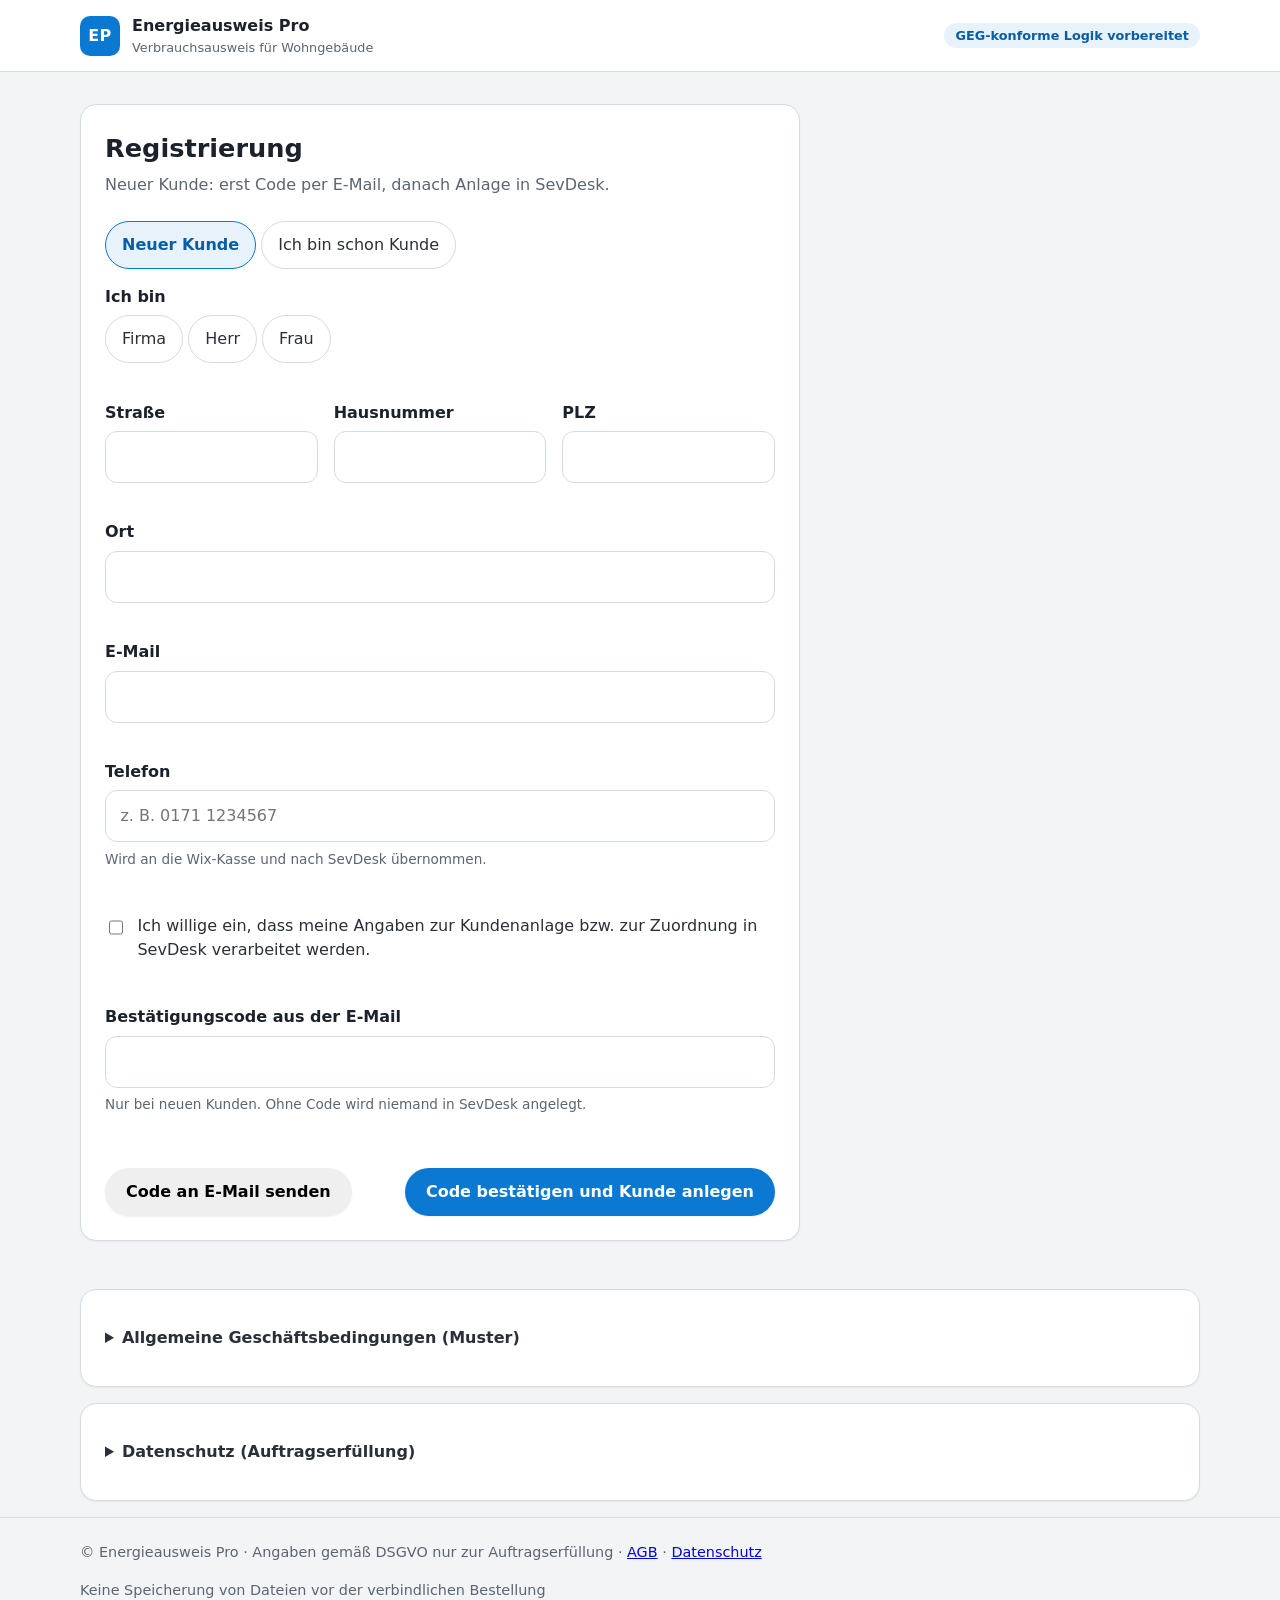
==== docs/index.html @ 128b026a "Hide the email code field for existing customers; CSS was keeping it visible. Co-authored-by: Cursor" ====
<!DOCTYPE html>
<html lang="de">
  <head>
    <meta charset="UTF-8" />
    <meta name="viewport" content="width=device-width, initial-scale=1" />
    <meta
      name="description"
      content="Verbrauchsausweis für Wohngebäude online erstellen und bestellen."
    />
    <title>Verbrauchsausweis bestellen | Energieausweis Pro</title>
    <link rel="stylesheet" href="style.css" />
  </head>
  <body class="is-register-only">
    <a class="skip-link" href="#main">Zum Inhalt springen</a>
    <header class="site-header">
      <div class="site-header__inner">
        <a class="brand" href="#main">
          <span class="brand__mark" aria-hidden="true">EP</span>
          <span>
            <span class="brand__name">Energieausweis Pro</span>
            <span class="brand__tag">Verbrauchsausweis für Wohngebäude</span>
          </span>
        </a>
        <span class="badge">GEG-konforme Logik vorbereitet</span>
      </div>
    </header>

    <main id="main">
      <section class="card register-gate" id="register-gate">
        <div class="panel__head">
          <div>
            <h1 tabindex="-1">Registrierung</h1>
            <p id="register-lead">
              Zuerst E-Mail-Code, danach legen wir Sie als Kunden in SevDesk an.
            </p>
          </div>
        </div>
        <div class="choice-group" role="radiogroup" aria-label="Anmeldeart" style="margin-bottom: 1rem">
          <label class="choice">
            <input type="radio" name="authMode" id="auth-mode-register" value="register" checked />
            <span>Neuer Kunde</span>
          </label>
          <label class="choice">
            <input type="radio" name="authMode" id="auth-mode-login" value="login" />
            <span>Ich bin schon Kunde</span>
          </label>
        </div>
        <p id="register-alert" class="notice notice--error" hidden role="alert"></p>
        <form id="form-register" novalidate>
          <div id="register-new-fields">
          <div class="field">
            <span class="field__label" id="party-label">Ich bin</span>
            <div class="choice-group" role="radiogroup" aria-labelledby="party-label">
              <label class="choice">
                <input type="radio" name="customerType" value="firma" />
                <span>Firma</span>
              </label>
              <label class="choice">
                <input type="radio" name="customerType" value="herr" />
                <span>Herr</span>
              </label>
              <label class="choice">
                <input type="radio" name="customerType" value="frau" />
                <span>Frau</span>
              </label>
            </div>
            <span class="field__error" data-error-for="customerType"></span>
          </div>
          <div id="company-name-fields" hidden>
            <div class="field" style="margin-top: 1rem">
              <label class="field__label" for="reg-companyName">Firmenname</label>
              <input class="input" id="reg-companyName" name="companyName" autocomplete="organization" />
              <span class="field__error" data-error-for="companyName"></span>
            </div>
            <div id="contact-person-fields" style="margin-top: 1rem">
              <p class="field__label">Ansprechpartner</p>
              <div class="grid-2">
                <div class="field">
                  <label class="field__label" for="reg-contactFirst">Vorname</label>
                  <input class="input" id="reg-contactFirst" name="contactFirstName" autocomplete="given-name" />
                  <span class="field__error" data-error-for="contactFirstName"></span>
                </div>
                <div class="field">
                  <label class="field__label" for="reg-contactLast">Nachname</label>
                  <input class="input" id="reg-contactLast" name="contactLastName" autocomplete="family-name" />
                  <span class="field__error" data-error-for="contactLastName"></span>
                </div>
              </div>
            </div>
          </div>
          <div id="person-name-fields" class="grid-2" style="margin-top: 1rem" hidden>
            <div class="field">
              <label class="field__label" for="reg-firstName">Vorname</label>
              <input class="input" id="reg-firstName" name="firstName" autocomplete="given-name" />
              <span class="field__error" data-error-for="firstName"></span>
            </div>
            <div class="field">
              <label class="field__label" for="reg-lastName">Nachname</label>
              <input class="input" id="reg-lastName" name="lastName" autocomplete="family-name" />
              <span class="field__error" data-error-for="lastName"></span>
            </div>
          </div>
          <div class="grid-3" style="margin-top: 1rem">
            <div class="field">
              <label class="field__label" for="reg-strasse">Straße</label>
              <input class="input" id="reg-strasse" name="strasse" required autocomplete="address-line1" />
              <span class="field__error" data-error-for="strasse"></span>
            </div>
            <div class="field">
              <label class="field__label" for="reg-hausnummer">Hausnummer</label>
              <input class="input" id="reg-hausnummer" name="hausnummer" required autocomplete="address-line2" />
              <span class="field__error" data-error-for="hausnummer"></span>
            </div>
            <div class="field">
              <label class="field__label" for="reg-plz">PLZ</label>
              <input class="input" id="reg-plz" name="plz" inputmode="numeric" maxlength="5" required autocomplete="postal-code" />
              <span class="field__error" data-error-for="plz"></span>
            </div>
          </div>
          <div class="field" style="margin-top: 1rem">
            <label class="field__label" for="reg-ort">Ort</label>
            <input class="input" id="reg-ort" name="ort" required autocomplete="address-level2" />
            <span class="field__error" data-error-for="ort"></span>
          </div>
          </div>
          <div class="field" style="margin-top: 1rem">
            <label class="field__label" for="reg-email">E-Mail</label>
            <input class="input" id="reg-email" name="email" type="email" required autocomplete="email" />
            <span class="field__error" data-error-for="email"></span>
          </div>
          <div class="field" style="margin-top: 1rem">
            <label class="field__label" for="reg-phone">Telefon</label>
            <input class="input" id="reg-phone" name="phone" type="tel" required autocomplete="tel" placeholder="z. B. 0171 1234567" />
            <span class="field__hint">Wird an die Wix-Kasse und nach SevDesk übernommen.</span>
            <span class="field__error" data-error-for="phone"></span>
          </div>
          <div class="legal">
            <label class="checkbox">
              <input type="checkbox" id="accept-register-privacy" name="acceptRegisterPrivacy" />
              <span>
              Ich willige ein, dass meine Angaben zur Kundenanlage bzw. zur Zuordnung
              in SevDesk verarbeitet werden.
            </span>
            </label>
            <span class="field__error" data-error-for="acceptRegisterPrivacy"></span>
          </div>
          <div id="code-block">
            <div id="code-fields" class="field" style="margin-top: 1rem">
              <label class="field__label" for="reg-code">Bestätigungscode aus der E-Mail</label>
              <input class="input" id="reg-code" name="code" inputmode="numeric" maxlength="6" autocomplete="one-time-code" />
              <span class="field__hint">Nur bei neuen Kunden. Ohne Code wird niemand in SevDesk angelegt.</span>
              <span class="field__error" data-error-for="code"></span>
            </div>
          </div>
        </form>
        <div class="btn-row">
          <button class="btn" type="button" id="btn-send-code">Code an E-Mail senden</button>
          <button class="btn btn--primary" type="button" id="btn-register">
            Code bestätigen
          </button>
        </div>
      </section>

      <div id="wizard-app" class="site-main" hidden>
      <nav class="stepper card" aria-label="Bestellschritte">
        <ol class="stepper__list" id="stepper-list"></ol>
      </nav>

      <div>
        <section class="panel card" id="step-1" data-step="1">
          <div class="panel__head">
            <div>
              <h1 tabindex="-1">Gebäudedaten</h1>
              <p>Adresse und wesentliche Eigenschaften des Wohngebäudes.</p>
            </div>
          </div>
          <form id="form-building" novalidate>
            <div class="grid-3">
              <div class="field">
                <label class="field__label" for="plz">Postleitzahl</label>
                <input class="input" id="plz" name="plz" inputmode="numeric" maxlength="5" required />
                <span class="field__error" data-error-for="plz"></span>
              </div>
              <div class="field">
                <label class="field__label" for="ort">Ort</label>
                <input class="input" id="ort" name="ort" required />
                <span class="field__error" data-error-for="ort"></span>
              </div>
              <div class="field">
                <label class="field__label" for="strasse">Straße</label>
                <input class="input" id="strasse" name="strasse" required />
                <span class="field__error" data-error-for="strasse"></span>
              </div>
            </div>
            <div class="grid-3" style="margin-top: 1rem">
              <div class="field">
                <label class="field__label" for="hausnummer">Hausnummer</label>
                <input class="input" id="hausnummer" name="hausnummer" required />
                <span class="field__error" data-error-for="hausnummer"></span>
              </div>
              <div class="field">
                <label class="field__label" for="wohnflaeche">Wohnfläche (m²)</label>
                <input
                  class="input"
                  id="wohnflaeche"
                  name="wohnflaeche"
                  type="number"
                  min="20"
                  max="20000"
                  step="0.1"
                  required
                />
                <span class="field__error" data-error-for="wohnflaeche"></span>
              </div>
              <div class="field">
                <label class="field__label" for="gebaeudetyp">Gebäudetyp</label>
                <select class="select" id="gebaeudetyp" name="gebaeudetyp" required>
                  <option value="">Bitte wählen</option>
                  <option value="Einfamilienhaus">Einfamilienhaus</option>
                  <option value="Zweifamilienhaus">Zweifamilienhaus</option>
                  <option value="Mehrfamilienhaus">Mehrfamilienhaus</option>
                  <option value="einseitig angebautes Gebäude">einseitig angebautes Gebäude</option>
                  <option value="beidseitig angebautes Gebäude">beidseitig angebautes Gebäude</option>
                  <option value="Wohnteil gemischt genutztes Gebäude">Wohnteil gemischt genutztes Gebäude</option>
                  <option value="sonstiges Wohngebäude">sonstiges Wohngebäude</option>
                </select>
                <span class="field__error" data-error-for="gebaeudetyp"></span>
              </div>
              <div class="field">
                <label class="field__label" for="nutzflaeche">Nutzfläche (m²)</label>
                <input
                  class="input"
                  id="nutzflaeche"
                  name="nutzflaeche"
                  type="number"
                  step="0.1"
                  readonly
                  disabled
                  tabindex="-1"
                />
              </div>
            </div>
            <div class="grid-2" style="margin-top: 1rem">
              <div class="field">
                <label class="field__label" for="anzahlWohnungen">Anzahl Wohnungen</label>
                <input class="input" id="anzahlWohnungen" name="anzahlWohnungen" type="number" min="1" max="500" value="1" required />
                <span class="field__error" data-error-for="anzahlWohnungen"></span>
              </div>
              <div class="field">
                <label class="field__label" for="gebaeudeteil">Gebäudeteil</label>
                <select class="select" id="gebaeudeteil" name="gebaeudeteil">
                  <option value="Ganzes Gebäude">Ganzes Gebäude</option>
                  <option value="Gebäudeteil">Gebäudeteil</option>
                </select>
              </div>
            </div>
            <div class="grid-2" style="margin-top: 1rem">
              <div class="field">
                <label class="field__label" for="anlass">Anlass der Ausstellung</label>
                <select class="select" id="anlass" name="anlass" required>
                  <option value="Vermietung / Verkauf">Vermietung / Verkauf</option>
                  <option value="Modernisierung">Modernisierung</option>
                  <option value="Aushang">Aushang</option>
                  <option value="Sonstiges">Sonstiges</option>
                </select>
                <span class="field__error" data-error-for="anlass"></span>
              </div>
              <div class="field">
                <span class="field__label" id="lueftung-label">Lüftung (zutreffendes ankreuzen)</span>
                <div class="choice-group choice-group--stack" role="group" aria-labelledby="lueftung-label">
                  <label class="choice">
                    <input type="checkbox" name="lueftung" value="Fensterlüftung" checked />
                    <span>Fensterlüftung</span>
                  </label>
                  <label class="choice">
                    <input type="checkbox" name="lueftung" value="Schachtlüftung" />
                    <span>Schachtlüftung</span>
                  </label>
                  <label class="choice">
                    <input type="checkbox" name="lueftung" value="Lüftungsanlage mit Wärmerückgewinnung" />
                    <span>Lüftungsanlage mit Wärmerückgewinnung</span>
                  </label>
                  <label class="choice">
                    <input type="checkbox" name="lueftung" value="Lüftungsanlage ohne Wärmerückgewinnung" />
                    <span>Lüftungsanlage ohne Wärmerückgewinnung</span>
                  </label>
                </div>
              </div>
            </div>
            <div class="grid-2" style="margin-top: 1rem">
              <div class="field">
                <span class="field__label" id="ee-use-label">Erneuerbare Energien (Verwendung)</span>
                <div class="choice-group choice-group--stack" role="group" aria-labelledby="ee-use-label">
                  <label class="choice">
                    <input type="checkbox" name="eeVerwendung" value="heizung" />
                    <span>Heizung</span>
                  </label>
                  <label class="choice">
                    <input type="checkbox" name="eeVerwendung" value="ww" />
                    <span>Warmwasser</span>
                  </label>
                  <label class="choice">
                    <input type="checkbox" name="eeVerwendung" value="strom" />
                    <span>Strom</span>
                  </label>
                </div>
                <p class="field__hint">Auch Kombinationen möglich, z. B. Heizung und Warmwasser.</p>
              </div>
              <div class="field">
                <label class="field__label" for="erneuerbareEnergienA">Erneuerbare Energien (Art)</label>
                <select class="select" id="erneuerbareEnergienA" name="erneuerbareEnergienA" disabled>
                  <option value="">keine</option>
                  <option value="solar">Solar</option>
                  <option value="umweltwaerme">Umweltwärme</option>
                  <option value="holz">Holz</option>
                </select>
              </div>
            </div>
            <div class="grid-2" style="margin-top: 1rem">
              <div class="field">
                <label class="field__label" for="baujahr">Baujahr Gebäude</label>
                <input
                  class="input"
                  id="baujahr"
                  name="baujahr"
                  type="number"
                  min="1800"
                  max="2026"
                  required
                />
                <span class="field__error" data-error-for="baujahr"></span>
              </div>
              <div class="field">
                <label class="field__label" for="baujahrHeizung">Baujahr Wärmeerzeuger</label>
                <input
                  class="input"
                  id="baujahrHeizung"
                  name="baujahrHeizung"
                  type="number"
                  min="1800"
                  max="2026"
                  required
                />
                <span class="field__error" data-error-for="baujahrHeizung"></span>
              </div>
            </div>
            <div class="field" style="margin-top: 1rem">
              <span class="field__label" id="keller-label">Beheizter Keller</span>
              <div class="choice-group" role="radiogroup" aria-labelledby="keller-label">
                <label class="choice">
                  <input type="radio" name="beheizterKeller" value="ja" required />
                  <span>Ja</span>
                </label>
                <label class="choice">
                  <input type="radio" name="beheizterKeller" value="nein" />
                  <span>Nein</span>
                </label>
              </div>
              <span class="field__error" data-error-for="beheizterKeller"></span>
            </div>
            <div class="field" style="margin-top: 1rem">
              <span class="field__label" id="kuehl-label">Kühlung</span>
              <div class="choice-group" role="radiogroup" aria-labelledby="kuehl-label">
                <label class="choice">
                  <input type="radio" name="gekuehlt" value="nein" checked />
                  <span>Nein</span>
                </label>
                <label class="choice">
                  <input type="radio" name="gekuehlt" value="ja" />
                  <span>Ja</span>
                </label>
              </div>
              <span class="field__error" data-error-for="gekuehlt"></span>
            </div>
            <details class="fold" id="cooling-panel" hidden>
              <summary>Parameter Kühlung / Klimaanlage</summary>
              <div class="field" style="margin-top: 1rem">
                <span class="field__label" id="kuehlart-label">Art der Kühlung</span>
                <div class="choice-group choice-group--stack" role="group" aria-labelledby="kuehlart-label">
                  <label class="choice">
                    <input type="checkbox" name="kuehlungArt" value="Passive Kühlung" />
                    <span>Passive Kühlung</span>
                  </label>
                  <label class="choice">
                    <input type="checkbox" name="kuehlungArt" value="Kühlung aus Strom" />
                    <span>Kühlung aus Strom</span>
                  </label>
                  <label class="choice">
                    <input type="checkbox" name="kuehlungArt" value="Kühlung aus Wärme" />
                    <span>Kühlung aus Wärme</span>
                  </label>
                  <label class="choice">
                    <input type="checkbox" name="kuehlungArt" value="Gelieferte Kälte" />
                    <span>Gelieferte Kälte</span>
                  </label>
                </div>
              </div>
              <fieldset style="margin-top: 1rem; border: 0; padding: 0">
                <legend class="field__label">Inspektionspflicht nur bei Anlagen ab 12 kW</legend>
                <label class="checkbox">
                  <input type="checkbox" name="klimaanlage12kWohne" value="1" />
                  <span>größer als 12 kW ohne Gebäudeautomation (inspektionspflichtig)</span>
                </label>
                <label class="checkbox">
                  <input type="checkbox" name="klimaanlage12kWmit" value="1" />
                  <span>größer als 12 kW mit Gebäudeautomation (inspektionspflichtig)</span>
                </label>
                <label class="checkbox">
                  <input type="checkbox" name="klimaanlage70kW" value="1" />
                  <span>größer als 70 kW, nach DIN SPEC 15240 zu bewerten</span>
                </label>
              </fieldset>
              <div id="inspection-fields" hidden>
                <div class="grid-2" style="margin-top: 1rem">
                  <div class="field">
                    <label class="field__label" for="klimaanlageAnzahl">Anzahl inspektionspflichtiger Klimaanlagen</label>
                    <input class="input" id="klimaanlageAnzahl" name="klimaanlageAnzahl" type="number" min="1" max="99" value="1" />
                  </div>
                  <div class="field">
                    <label class="field__label" for="klimaanlageFaelligkeit">Nächstes Fälligkeitsdatum der Inspektion</label>
                    <input class="input" id="klimaanlageFaelligkeit" name="klimaanlageFaelligkeit" type="date" />
                  </div>
                </div>
                <div class="field" style="margin-top: 1rem">
                  <label class="field__label" for="baujahrKlimaanlage">Baujahr Klimaanlage</label>
                  <input class="input" id="baujahrKlimaanlage" name="baujahrKlimaanlage" type="number" min="1800" max="2026" />
                </div>
              </div>
            </details>
            <div class="field" style="margin-top: 1rem">
              <span class="field__label" id="ww-label">Warmwasser</span>
              <div class="choice-group" role="radiogroup" aria-labelledby="ww-label">
                <label class="choice">
                  <input type="radio" name="warmwasser" value="pauschal" required />
                  <span>pauschal 20 kWh/m² (GEG)</span>
                </label>
                <label class="choice">
                  <input type="radio" name="warmwasser" value="enthalten" />
                  <span>im Verbrauch enthalten</span>
                </label>
                <label class="choice">
                  <input type="radio" name="warmwasser" value="separat" />
                  <span>separat gemessen</span>
                </label>
              </div>
              <span class="field__error" data-error-for="warmwasser"></span>
              <label class="checkbox" style="margin-top: 0.75rem">
                <input type="checkbox" name="warmwasserSolar" value="1" />
                <span>Solare Warmwasserbereitung vorhanden</span>
              </label>
            </div>
            <fieldset style="margin-top: 1.5rem; border: 0; padding: 0">
              <legend class="field__label">Modernisierungsempfehlungen</legend>
              <p class="field__hint">Genau zwei Maßnahmen ankreuzen – oder „keine möglich“.</p>
              <span class="field__error" data-error-for="recommendations"></span>
              <label class="checkbox">
                <input type="checkbox" name="keineEmpfehlungen" value="1" />
                <span>Keine Modernisierungsempfehlungen möglich</span>
              </label>
              <label class="checkbox"><input type="checkbox" name="recommendation" value="waerme-wp" /><span>Wärmeerzeugung: Wärmepumpe</span></label>
              <label class="checkbox"><input type="checkbox" name="recommendation" value="hydraulisch" /><span>Heizungsanlage: hydraulischer Abgleich</span></label>
              <label class="checkbox"><input type="checkbox" name="recommendation" value="solar-ww" /><span>Warmwasser: Solar / PV</span></label>
              <label class="checkbox"><input type="checkbox" name="recommendation" value="fenster" /><span>Fenster erneuern</span></label>
              <label class="checkbox"><input type="checkbox" name="recommendation" value="dach" /><span>Dach / oberste Geschossdecke dämmen</span></label>
              <label class="checkbox"><input type="checkbox" name="recommendation" value="kellerdecke" /><span>Kellerdecke dämmen</span></label>
              <label class="checkbox"><input type="checkbox" name="recommendation" value="fassade" /><span>Fassadendämmung</span></label>
              <label class="checkbox"><input type="checkbox" name="recommendation" value="allgemein" /><span>Allgemein: Energieberatung / Förderung</span></label>
            </fieldset>
          </form>
          <div class="btn-row">
            <span></span>
            <button class="btn btn--primary" type="button" data-next>Weiter</button>
          </div>
        </section>

        <section class="panel card" id="step-2" data-step="2" hidden>
          <div class="panel__head">
            <div>
              <h1 tabindex="-1">Verbrauch</h1>
              <p>Energieträger und die drei Abrechnungsperioden eintragen. Bei Heizöl, Holz oder Pellets kann zusätzlich die Lagermengen-Ermittlung geöffnet werden.</p>
            </div>
          </div>
          <form id="form-consumption" novalidate>
            <div class="field">
              <span class="field__label" id="carrier-label">Energieträger</span>
              <div class="carrier-grid" id="carrier-grid" role="radiogroup" aria-labelledby="carrier-label"></div>
              <span class="field__error" data-error-for="energietraeger"></span>
            </div>
            <p id="lager-open-wrap" hidden style="margin-top: 1rem">
              <button class="btn btn--ghost" type="button" id="btn-open-lager">
                Verbrauchsermittlung für lagerfähige Brennstoffe
              </button>
            </p>
            <div class="grid-2" id="period-setup" style="margin-top: 1rem">
              <div class="field">
                <label class="field__label" for="startYear">Beginn erstes Abrechnungsjahr</label>
                <input class="input" id="startYear" name="startYear" type="number" min="2015" max="2026" required />
                <span class="field__hint">Beispiel: 2023 – daraus werden drei Zeiträume erzeugt.</span>
                <span class="field__error" data-error-for="startYear"></span>
              </div>
              <div class="field">
                <label class="field__label" for="periodStartMonth">Abrechnungsperiode</label>
                <select class="select" id="periodStartMonth" name="periodStartMonth" required></select>
                <span class="field__error" data-error-for="periodStartMonth"></span>
              </div>
            </div>
            <div id="periods-container" style="margin-top: 1.5rem"></div>
          </form>
          <div class="btn-row">
            <button class="btn btn--ghost" type="button" data-prev>Zurück</button>
            <button class="btn btn--primary" type="button" data-next>Weiter</button>
          </div>
        </section>

        <section class="panel card" id="step-3" data-step="3" hidden>
          <div class="panel__head">
            <div>
              <h1 tabindex="-1">Dokumente</h1>
              <p>Nur PDF. Mindestens eine Heizkostenabrechnung (alle Jahre dürfen in einer Datei stehen). Dateien verlassen den Browser erst bei der Bestellung.</p>
            </div>
          </div>
          <div id="documents-root"></div>
          <div class="btn-row">
            <button class="btn btn--ghost" type="button" data-prev>Zurück</button>
            <button class="btn btn--primary" type="button" data-next>Weiter</button>
          </div>
        </section>

        <section class="panel card" id="step-4" data-step="4" hidden>
          <div class="panel__head">
            <div>
              <h1 tabindex="-1">Berechnung</h1>
              <p>Endenergie, Primärenergie, CO₂ und Effizienzklasse inkl. DWD-Klimakorrekturfaktoren nach PLZ.</p>
            </div>
          </div>
          <div id="calculation-root"></div>
          <div class="btn-row">
            <button class="btn btn--ghost" type="button" data-prev>Zurück</button>
            <button class="btn btn--primary" type="button" data-next>Zur Vorschau</button>
          </div>
        </section>

        <section class="panel card" id="step-5" data-step="5" hidden>
          <div class="panel__head">
            <div>
              <h1 tabindex="-1">Vorschau</h1>
              <p>Grafische Darstellung analog zum Energieband – eigenständiges Layout.</p>
            </div>
          </div>
          <div id="preview-root"></div>
          <div class="btn-row">
            <button class="btn btn--ghost" type="button" data-prev>Zurück</button>
            <button class="btn btn--primary" type="button" data-next>Zur Bestellung</button>
          </div>
        </section>

        <section class="panel card" id="step-6" data-step="6" hidden>
          <div class="panel__head">
            <div>
              <h1 tabindex="-1">Bestellung</h1>
              <p>Prüfen Sie die Angaben und legen Sie den Verbrauchsausweis in den Warenkorb.</p>
            </div>
          </div>
          <div id="order-root"></div>
          <div class="btn-row">
            <button class="btn btn--ghost" type="button" data-prev>Zurück</button>
            <button class="btn btn--primary" type="button" id="btn-checkout">
              In den Warenkorb legen
            </button>
          </div>
        </section>
      </div>
      </div>
    </main>

    <section id="agb" class="card legal-fold">
      <details>
        <summary>Allgemeine Geschäftsbedingungen (Muster)</summary>
      <p>
        Vertragspartner ist der Betreiber der Wix-Website, auf der dieser Bestellprozess eingebunden ist.
        Gegenstand ist die Erstellung eines Verbrauchsausweises für Wohngebäude nach Prüfung der vom Kunden
        übermittelten Unterlagen. Der Vertrag kommt mit Abschluss der kostenpflichtigen Bestellung im Wix Shop zustande.
      </p>
      <p>
        Die im Wizard angezeigte Effizienzklasse ist eine vorläufige Kennzahl und nicht der amtliche Ausweis.
        Der Betreiber kann unvollständige oder widersprüchliche Unterlagen nachfordern. Es gelten die Widerrufsbelehrung
        und die Preisangaben des Shops.         Dieses Muster ersetzt keine Rechtsberatung und muss vor dem Livegang angepasst werden.
      </p>
      </details>
    </section>
    <section id="datenschutz" class="card legal-fold">
      <details>
        <summary>Datenschutz (Auftragserfüllung)</summary>
      <p>
        Verarbeitet werden Adress- und Gebäudedaten, Verbrauchsangaben, Kontaktdaten sowie die hochgeladenen PDFs,
        soweit dies zur Vertragserfüllung Art. 6 Abs. 1 lit. b DSGVO erforderlich ist. Vor der verbindlichen Bestellung
        verbleiben Dateien im Browser. Nach der Bestellung erfolgt die Speicherung in Wix (Collection und Media)
        sowie – sofern konfiguriert – in SevDesk zur Rechnungsstellung.
      </p>
      <p>
        Empfänger können Wix (Hosting/Shop), der Aussteller des Ausweises und der Steuerberater bzw. SevDesk sein.
        Speicherdauer: solange gesetzliche Aufbewahrungspflichten bestehen. Rechte: Auskunft, Berichtigung, Löschung,
        Einschränkung, Widerspruch, Beschwerde bei einer Aufsichtsbehörde. Vollständige Angaben stehen in der
        Datenschutzerklärung der Wix-Website.
      </p>
      </details>
    </section>
    <footer class="site-footer">
      <div class="site-footer__inner">
        <span>© Energieausweis Pro · Angaben gemäß DSGVO nur zur Auftragserfüllung · <a href="#agb">AGB</a> · <a href="#datenschutz">Datenschutz</a></span>
        <span>Keine Speicherung von Dateien vor der verbindlichen Bestellung</span>
      </div>
    </footer>
    <dialog id="lager-dialog" class="lager-dialog">
      <div class="lager-dialog__inner">
        <h2>Verbrauchsermittlung für lagerfähige Brennstoffe</h2>
        <p class="field__hint">
          Zwei Zeitpunkte mit bekannter Lagermenge. Dazwischen müssen mindestens drei Jahre liegen.
          Verbrauch = Anfangsbestand + Zukäufe − Endbestand.
        </p>
        <div class="lager-table-wrap">
          <table class="lager-table">
            <thead>
              <tr>
                <th></th>
                <th>Datum</th>
                <th>Zukäufe</th>
                <th>Bestand</th>
              </tr>
            </thead>
            <tbody>
              <tr>
                <th>Anfangsbestand</th>
                <td><input class="input" id="lager-anfang-datum" type="date" /></td>
                <td></td>
                <td>
                  <div class="lager-stock">
                    <input class="input" id="lager-anfang-bestand" type="number" min="0" step="0.01" />
                    <button class="btn btn--ghost" type="button" data-tank-target="anfang">…</button>
                  </div>
                </td>
              </tr>
              <tr>
                <th>+ Zukauf</th>
                <td><input class="input" id="lager-z0-datum" type="date" /></td>
                <td><input class="input" id="lager-z0-menge" type="number" min="0" step="0.01" /></td>
                <td></td>
              </tr>
              <tr>
                <th>+ Zukauf</th>
                <td><input class="input" id="lager-z1-datum" type="date" /></td>
                <td><input class="input" id="lager-z1-menge" type="number" min="0" step="0.01" /></td>
                <td></td>
              </tr>
              <tr>
                <th>+ Zukauf</th>
                <td><input class="input" id="lager-z2-datum" type="date" /></td>
                <td><input class="input" id="lager-z2-menge" type="number" min="0" step="0.01" /></td>
                <td></td>
              </tr>
              <tr>
                <th>− Endbestand</th>
                <td><input class="input" id="lager-ende-datum" type="date" /></td>
                <td></td>
                <td>
                  <div class="lager-stock">
                    <input class="input" id="lager-ende-bestand" type="number" min="0" step="0.01" />
                    <button class="btn btn--ghost" type="button" data-tank-target="ende">…</button>
                  </div>
                </td>
              </tr>
            </tbody>
          </table>
        </div>
        <p id="lager-result" class="lager-result"></p>
        <span class="field__error" data-error-for="anfangBestand"></span>
        <span class="field__error" data-error-for="anfangDatum"></span>
        <span class="field__error" data-error-for="endeDatum"></span>
        <div class="lager-tank">
          <h3>Tankvolumen (optional)</h3>
          <div class="choice-group" role="radiogroup" aria-label="Tankform">
            <label class="choice"><input type="radio" name="tankform" value="rechteck" checked /><span>Rechtecktank</span></label>
            <label class="choice"><input type="radio" name="tankform" value="stehend" /><span>Stehender Zylinder</span></label>
            <label class="choice"><input type="radio" name="tankform" value="liegend" /><span>Liegender Zylinder</span></label>
            <label class="choice"><input type="radio" name="tankform" value="kugel" /><span>Kugel</span></label>
          </div>
          <div class="field" style="margin-top: 0.75rem">
            <label class="field__label" for="lager-max">Maximale Lagermenge</label>
            <input class="input" id="lager-max" type="number" min="0" step="0.01" />
          </div>
          <div id="tank-dims" class="grid-2" style="margin-top: 0.75rem"></div>
          <p id="tank-volume" class="field__hint"></p>
          <div class="grid-2">
            <div class="field">
              <label class="field__label" for="lager-fuell-anfang">Füllhöhe Anfang (cm)</label>
              <input class="input" id="lager-fuell-anfang" type="number" min="0" step="0.1" />
            </div>
            <div class="field">
              <label class="field__label" for="lager-fuell-ende">Füllhöhe Ende (cm)</label>
              <input class="input" id="lager-fuell-ende" type="number" min="0" step="0.1" />
            </div>
          </div>
        </div>
        <div class="btn-row" style="margin-top: 1.25rem">
          <button class="btn btn--ghost" type="button" id="btn-lager-cancel">Abbrechen</button>
          <button class="btn btn--primary" type="button" id="btn-lager-apply">Übernehmen</button>
        </div>
      </div>
    </dialog>
    <div id="toast" class="toast" hidden role="status" aria-live="polite"></div>
    <script type="module" src="app.js"></script>
  </body>
</html>
---- docs/style.css ----
@import url('assets/css/tokens.css');
@import url('assets/css/layout.css');
@import url('assets/css/components.css');
@import url('assets/css/forms.css');
@import url('assets/css/wizard.css');
@import url('assets/css/upload.css');
@import url('assets/css/preview.css');
@import url('assets/css/order.css');
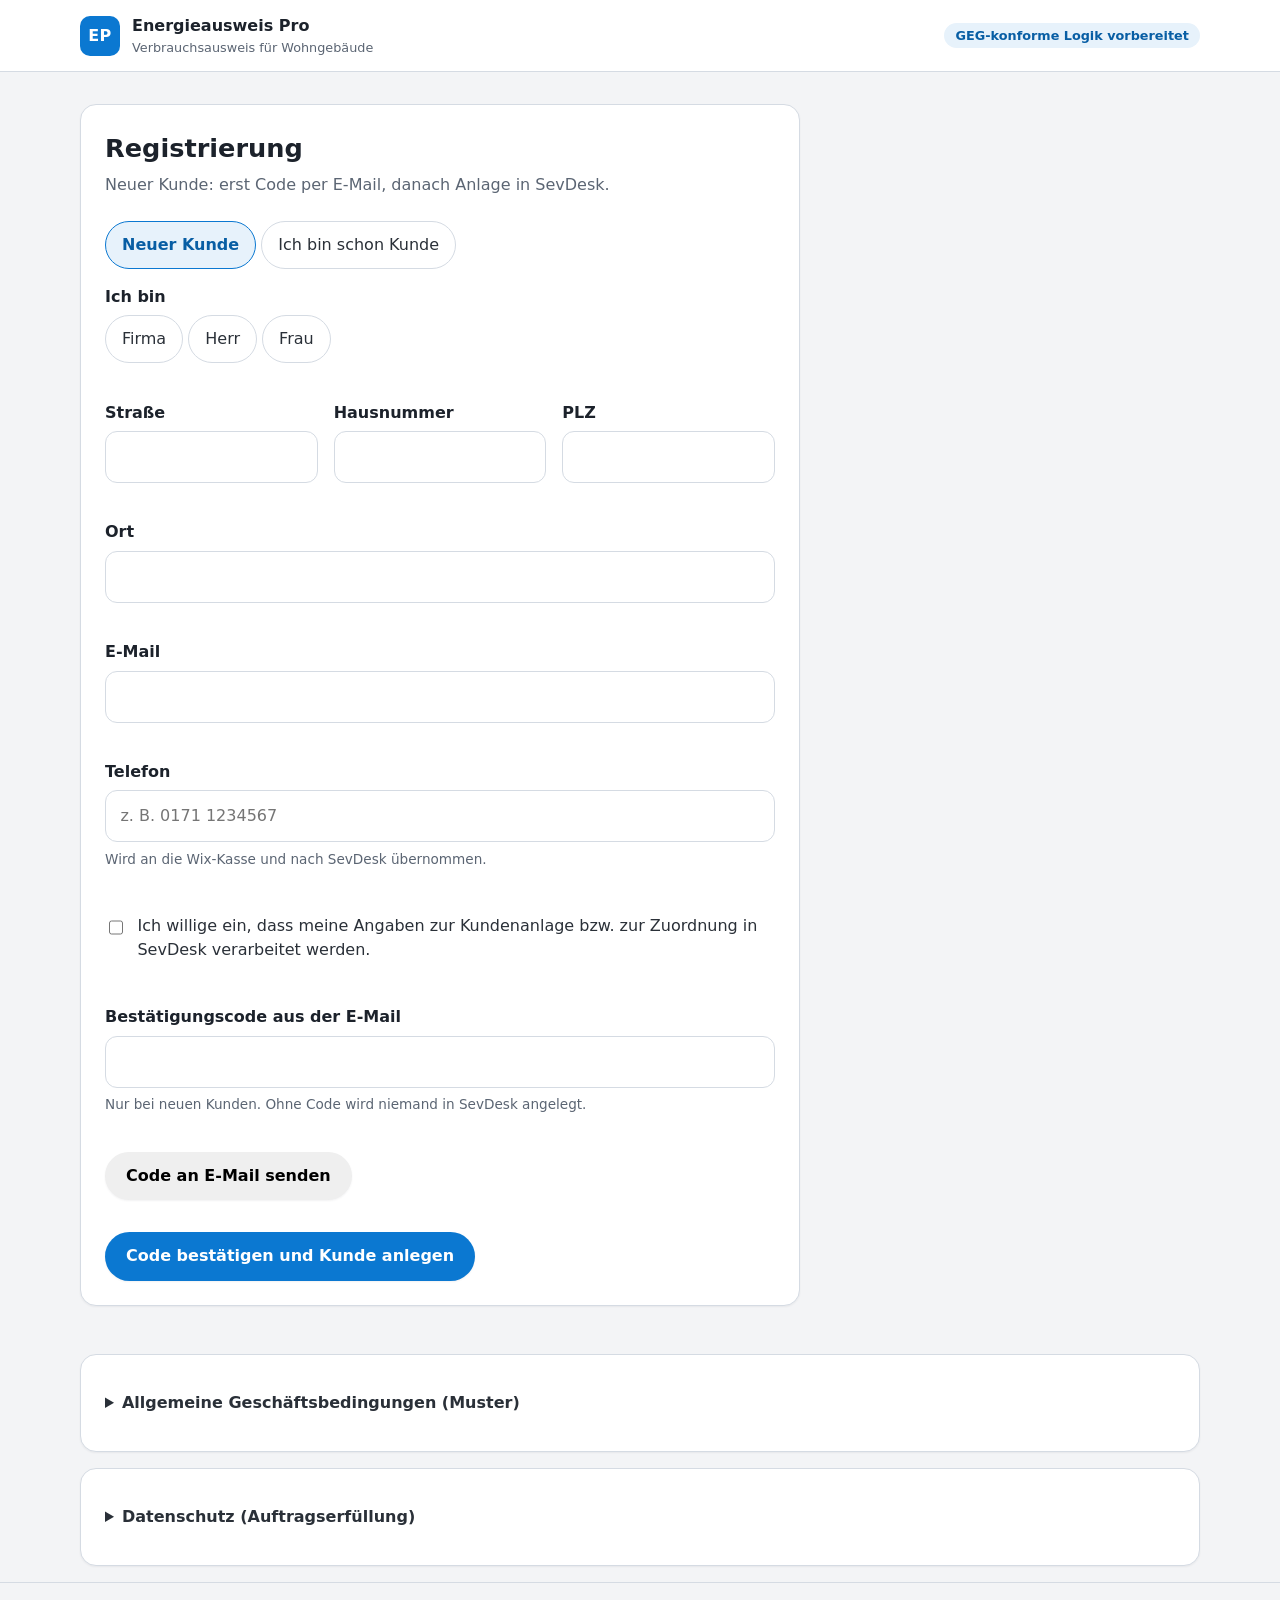
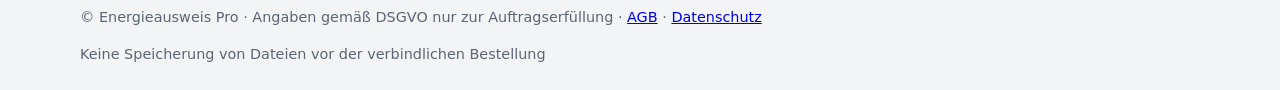
==== commit d6b8a694: "Existing customers: email-only login against SevDesk, no code UI or code mail. Co-authored-by: Curso" ====
--- a/docs/index.html
+++ b/docs/index.html
@@ -8,7 +8,7 @@
       content="Verbrauchsausweis für Wohngebäude online erstellen und bestellen."
     />
     <title>Verbrauchsausweis bestellen | Energieausweis Pro</title>
-    <link rel="stylesheet" href="style.css" />
+    <link rel="stylesheet" href="style.css?v=20260901c" />
   </head>
   <body class="is-register-only">
     <a class="skip-link" href="#main">Zum Inhalt springen</a>
@@ -128,13 +128,13 @@
             <input class="input" id="reg-email" name="email" type="email" required autocomplete="email" />
             <span class="field__error" data-error-for="email"></span>
           </div>
-          <div class="field" style="margin-top: 1rem">
+          <div class="field" style="margin-top: 1rem" id="register-phone-field">
             <label class="field__label" for="reg-phone">Telefon</label>
             <input class="input" id="reg-phone" name="phone" type="tel" required autocomplete="tel" placeholder="z. B. 0171 1234567" />
             <span class="field__hint">Wird an die Wix-Kasse und nach SevDesk übernommen.</span>
             <span class="field__error" data-error-for="phone"></span>
           </div>
-          <div class="legal">
+          <div class="legal" id="register-consent">
             <label class="checkbox">
               <input type="checkbox" id="accept-register-privacy" name="acceptRegisterPrivacy" />
               <span>
@@ -151,10 +151,12 @@
               <span class="field__hint">Nur bei neuen Kunden. Ohne Code wird niemand in SevDesk angelegt.</span>
               <span class="field__error" data-error-for="code"></span>
             </div>
+            <div class="btn-row" style="margin-top: 1rem">
+              <button class="btn" type="button" id="btn-send-code">Code an E-Mail senden</button>
+            </div>
           </div>
         </form>
         <div class="btn-row">
-          <button class="btn" type="button" id="btn-send-code">Code an E-Mail senden</button>
           <button class="btn btn--primary" type="button" id="btn-register">
             Code bestätigen
           </button>
@@ -708,6 +710,6 @@
       </div>
     </dialog>
     <div id="toast" class="toast" hidden role="status" aria-live="polite"></div>
-    <script type="module" src="app.js"></script>
+    <script type="module" src="app.js?v=20260901c"></script>
   </body>
 </html>
--- a/docs/style.css
+++ b/docs/style.css
@@ -1,8 +1,8 @@
-@import url('assets/css/tokens.css');
-@import url('assets/css/layout.css');
-@import url('assets/css/components.css');
-@import url('assets/css/forms.css');
-@import url('assets/css/wizard.css');
-@import url('assets/css/upload.css');
-@import url('assets/css/preview.css');
-@import url('assets/css/order.css');
+@import url('assets/css/tokens.css?v=20260901c');
+@import url('assets/css/layout.css?v=20260901c');
+@import url('assets/css/components.css?v=20260901c');
+@import url('assets/css/forms.css?v=20260901c');
+@import url('assets/css/wizard.css?v=20260901c');
+@import url('assets/css/upload.css?v=20260901c');
+@import url('assets/css/preview.css?v=20260901c');
+@import url('assets/css/order.css?v=20260901c');
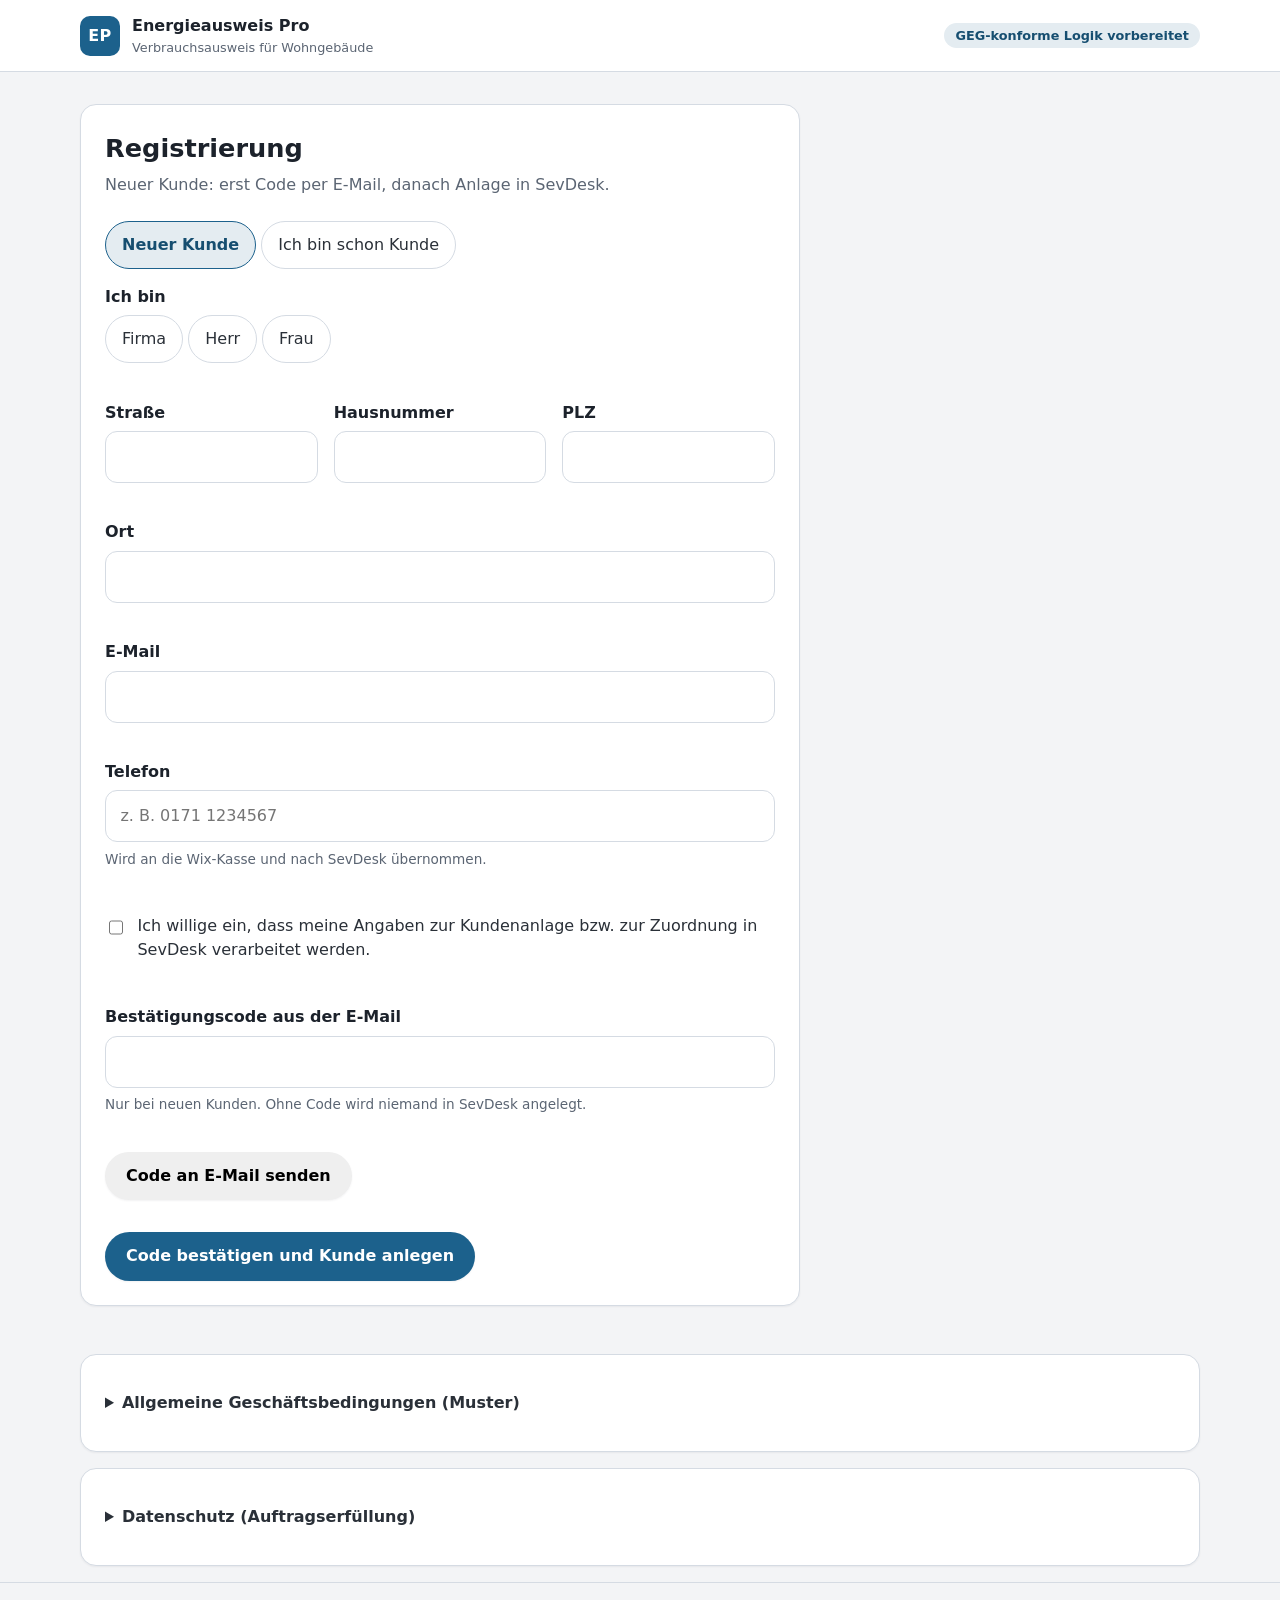
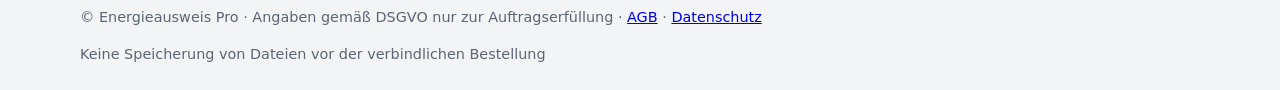
==== commit 10748493: "Switch Spaderna brand blue to #1C618C across site embeds and cache-bust iframes. Co-authored-by: Cur" ====
--- a/docs/index.html
+++ b/docs/index.html
@@ -8,7 +8,7 @@
       content="Verbrauchsausweis für Wohngebäude online erstellen und bestellen."
     />
     <title>Verbrauchsausweis bestellen | Energieausweis Pro</title>
-    <link rel="stylesheet" href="style.css?v=20260901c" />
+    <link rel="stylesheet" href="style.css?v=20260903h" />
   </head>
   <body class="is-register-only">
     <a class="skip-link" href="#main">Zum Inhalt springen</a>
--- a/docs/style.css
+++ b/docs/style.css
@@ -1,8 +1,8 @@
-@import url('assets/css/tokens.css?v=20260901c');
-@import url('assets/css/layout.css?v=20260901c');
-@import url('assets/css/components.css?v=20260901c');
-@import url('assets/css/forms.css?v=20260901c');
-@import url('assets/css/wizard.css?v=20260901c');
-@import url('assets/css/upload.css?v=20260901c');
-@import url('assets/css/preview.css?v=20260901c');
-@import url('assets/css/order.css?v=20260901c');
+@import url('assets/css/tokens.css?v=20260903h');
+@import url('assets/css/layout.css?v=20260903h');
+@import url('assets/css/components.css?v=20260903h');
+@import url('assets/css/forms.css?v=20260903h');
+@import url('assets/css/wizard.css?v=20260903h');
+@import url('assets/css/upload.css?v=20260903h');
+@import url('assets/css/preview.css?v=20260903h');
+@import url('assets/css/order.css?v=20260903h');
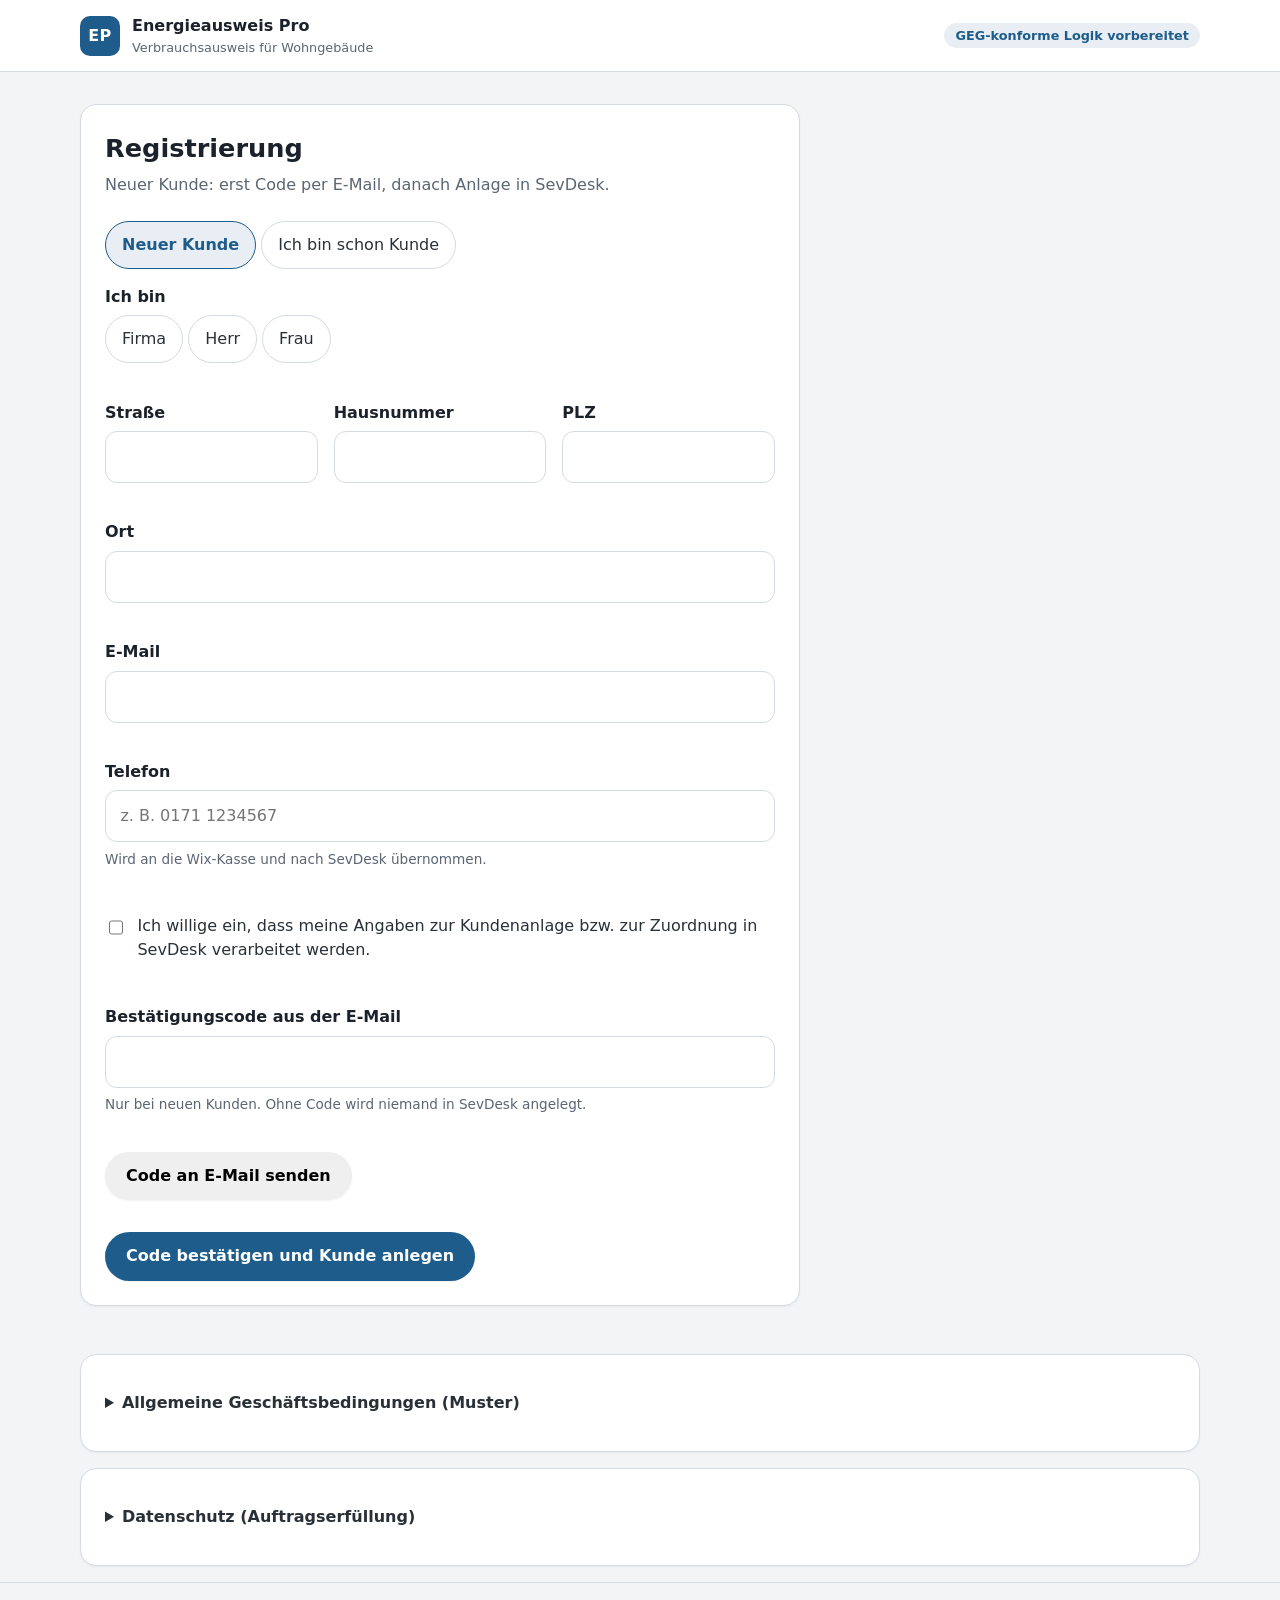
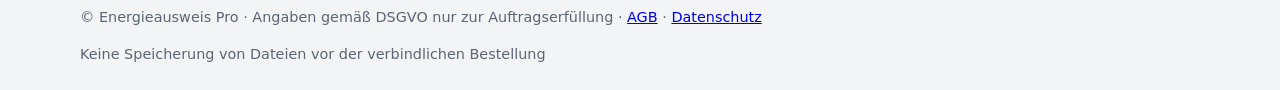
==== commit 6e0714f0: "Use a single Spaderna blue #1E5D8B for all UI except BAFA/KfW/FA tiles. Co-authored-by: Cursor <curs" ====
--- a/docs/index.html
+++ b/docs/index.html
@@ -8,7 +8,7 @@
       content="Verbrauchsausweis für Wohngebäude online erstellen und bestellen."
     />
     <title>Verbrauchsausweis bestellen | Energieausweis Pro</title>
-    <link rel="stylesheet" href="style.css?v=20260903h" />
+    <link rel="stylesheet" href="style.css?v=20260903i" />
   </head>
   <body class="is-register-only">
     <a class="skip-link" href="#main">Zum Inhalt springen</a>
--- a/docs/style.css
+++ b/docs/style.css
@@ -1,8 +1,8 @@
-@import url('assets/css/tokens.css?v=20260903h');
-@import url('assets/css/layout.css?v=20260903h');
-@import url('assets/css/components.css?v=20260903h');
-@import url('assets/css/forms.css?v=20260903h');
-@import url('assets/css/wizard.css?v=20260903h');
-@import url('assets/css/upload.css?v=20260903h');
-@import url('assets/css/preview.css?v=20260903h');
-@import url('assets/css/order.css?v=20260903h');
+@import url('assets/css/tokens.css?v=20260903i');
+@import url('assets/css/layout.css?v=20260903i');
+@import url('assets/css/components.css?v=20260903i');
+@import url('assets/css/forms.css?v=20260903i');
+@import url('assets/css/wizard.css?v=20260903i');
+@import url('assets/css/upload.css?v=20260903i');
+@import url('assets/css/preview.css?v=20260903i');
+@import url('assets/css/order.css?v=20260903i');
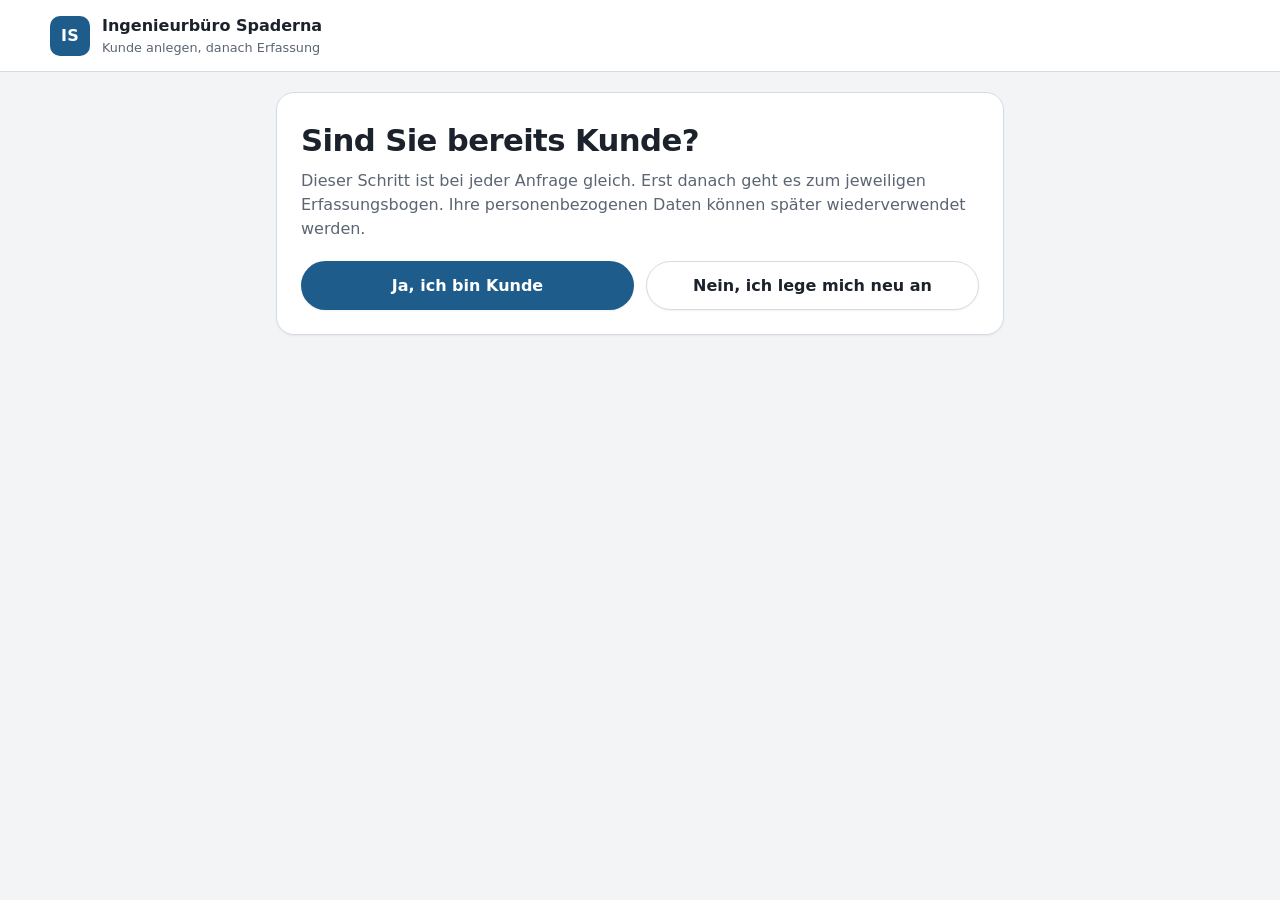
==== commit 277a47ee: "Restyle the consumption-certificate wizard in brand blue with rewritten help text. Co-authored-by: C" ====
--- a/docs/index.html
+++ b/docs/index.html
@@ -8,7 +8,7 @@
       content="Verbrauchsausweis für Wohngebäude online erstellen und bestellen."
     />
     <title>Verbrauchsausweis bestellen | Energieausweis Pro</title>
-    <link rel="stylesheet" href="style.css?v=20260903i" />
+    <link rel="stylesheet" href="style.css?v=20260906a" />
   </head>
   <body class="is-register-only">
     <a class="skip-link" href="#main">Zum Inhalt springen</a>
@@ -168,40 +168,65 @@
         <ol class="stepper__list" id="stepper-list"></ol>
       </nav>
 
-      <div>
-        <section class="panel card" id="step-1" data-step="1">
+      <div class="wizard-body">
+        <div class="wizard-progress">
+          <div class="wizard-progress__meta">
+            <span id="progress-step-label">Schritt 1 von 6</span>
+            <span id="progress-pct">17 % abgeschlossen</span>
+          </div>
+          <div
+            class="wizard-progress__bar"
+            id="wizard-progress-bar"
+            role="progressbar"
+            aria-valuemin="0"
+            aria-valuemax="100"
+            aria-valuenow="17"
+          >
+            <span id="progress-fill"></span>
+          </div>
+        </div>
+        <section class="panel" id="step-1" data-step="1">
           <div class="panel__head">
             <div>
-              <h1 tabindex="-1">Gebäudedaten</h1>
-              <p>Adresse und wesentliche Eigenschaften des Wohngebäudes.</p>
+              <h1 tabindex="-1">Objektdaten</h1>
+              <p>Adresse, Gebäudeart und die wichtigsten Merkmale Ihres Wohngebäudes.</p>
             </div>
           </div>
           <form id="form-building" novalidate>
+            <div class="block-card">
+              <h2>Adresse &amp; Fläche</h2>
+              <p class="block-card__lead">Bitte tragen Sie die Angaben so ein, wie sie in Ihren Unterlagen stehen.</p>
             <div class="grid-3">
               <div class="field">
-                <label class="field__label" for="plz">Postleitzahl</label>
+                <label class="field__label" for="plz"><span class="req" aria-hidden="true">*</span>Postleitzahl</label>
                 <input class="input" id="plz" name="plz" inputmode="numeric" maxlength="5" required />
                 <span class="field__error" data-error-for="plz"></span>
               </div>
               <div class="field">
-                <label class="field__label" for="ort">Ort</label>
+                <label class="field__label" for="ort"><span class="req" aria-hidden="true">*</span>Ort</label>
                 <input class="input" id="ort" name="ort" required />
                 <span class="field__error" data-error-for="ort"></span>
               </div>
               <div class="field">
-                <label class="field__label" for="strasse">Straße</label>
+                <label class="field__label" for="strasse"><span class="req" aria-hidden="true">*</span>Straße</label>
                 <input class="input" id="strasse" name="strasse" required />
                 <span class="field__error" data-error-for="strasse"></span>
               </div>
             </div>
             <div class="grid-3" style="margin-top: 1rem">
               <div class="field">
-                <label class="field__label" for="hausnummer">Hausnummer</label>
+                <label class="field__label" for="hausnummer"><span class="req" aria-hidden="true">*</span>Hausnummer</label>
                 <input class="input" id="hausnummer" name="hausnummer" required />
                 <span class="field__error" data-error-for="hausnummer"></span>
               </div>
               <div class="field">
-                <label class="field__label" for="wohnflaeche">Wohnfläche (m²)</label>
+                <div class="label-line">
+                  <label class="field__label" for="wohnflaeche"><span class="req" aria-hidden="true">*</span>Wohnfläche (m²)</label>
+                  <button type="button" class="info-btn" aria-label="Hinweis zur Wohnfläche" aria-expanded="false">
+                    i
+                    <span class="info-pop" role="tooltip">Geben Sie die gesamte beheizte Wohnfläche an. Balkone und Terrassen zählen in der Regel nur anteilig – übernehmen Sie den Wert aus Ihren Unterlagen, ohne ihn zu kürzen.</span>
+                  </button>
+                </div>
                 <input
                   class="input"
                   id="wohnflaeche"
@@ -215,17 +240,22 @@
                 <span class="field__error" data-error-for="wohnflaeche"></span>
               </div>
               <div class="field">
-                <label class="field__label" for="gebaeudetyp">Gebäudetyp</label>
-                <select class="select" id="gebaeudetyp" name="gebaeudetyp" required>
-                  <option value="">Bitte wählen</option>
-                  <option value="Einfamilienhaus">Einfamilienhaus</option>
-                  <option value="Zweifamilienhaus">Zweifamilienhaus</option>
-                  <option value="Mehrfamilienhaus">Mehrfamilienhaus</option>
-                  <option value="einseitig angebautes Gebäude">einseitig angebautes Gebäude</option>
-                  <option value="beidseitig angebautes Gebäude">beidseitig angebautes Gebäude</option>
-                  <option value="Wohnteil gemischt genutztes Gebäude">Wohnteil gemischt genutztes Gebäude</option>
-                  <option value="sonstiges Wohngebäude">sonstiges Wohngebäude</option>
-                </select>
+                <div class="label-line">
+                  <span class="field__label" id="gebaeudetyp-label"><span class="req" aria-hidden="true">*</span>Gebäudetyp</span>
+                  <button type="button" class="info-btn" aria-label="Hinweis zum Gebäudetyp" aria-expanded="false">
+                    i
+                    <span class="info-pop" role="tooltip">Wählen Sie die Gebäudeart, die Ihr Objekt am besten beschreibt. Maßgeblich ist die tatsächliche Bauform, nicht die Eigentumsform.</span>
+                  </button>
+                </div>
+                <div class="choice-group choice-group--stack" role="radiogroup" aria-labelledby="gebaeudetyp-label">
+                  <label class="choice choice-card"><input type="radio" name="gebaeudetyp" value="Einfamilienhaus" required /><span>Einfamilienhaus</span></label>
+                  <label class="choice choice-card"><input type="radio" name="gebaeudetyp" value="Zweifamilienhaus" /><span>Zweifamilienhaus</span></label>
+                  <label class="choice choice-card"><input type="radio" name="gebaeudetyp" value="Mehrfamilienhaus" /><span>Mehrfamilienhaus</span></label>
+                  <label class="choice choice-card"><input type="radio" name="gebaeudetyp" value="einseitig angebautes Gebäude" /><span>einseitig angebautes Gebäude</span></label>
+                  <label class="choice choice-card"><input type="radio" name="gebaeudetyp" value="beidseitig angebautes Gebäude" /><span>beidseitig angebautes Gebäude</span></label>
+                  <label class="choice choice-card"><input type="radio" name="gebaeudetyp" value="Wohnteil gemischt genutztes Gebäude" /><span>Wohnteil gemischt genutztes Gebäude</span></label>
+                  <label class="choice choice-card"><input type="radio" name="gebaeudetyp" value="sonstiges Wohngebäude" /><span>sonstiges Wohngebäude</span></label>
+                </div>
                 <span class="field__error" data-error-for="gebaeudetyp"></span>
               </div>
               <div class="field">
@@ -244,21 +274,43 @@
             </div>
             <div class="grid-2" style="margin-top: 1rem">
               <div class="field">
-                <label class="field__label" for="anzahlWohnungen">Anzahl Wohnungen</label>
+                <div class="label-line">
+                  <label class="field__label" for="anzahlWohnungen"><span class="req" aria-hidden="true">*</span>Anzahl Wohnungen</label>
+                  <button type="button" class="info-btn" aria-label="Hinweis zur Anzahl der Wohnungen" aria-expanded="false">
+                    i
+                    <span class="info-pop" role="tooltip">Zählen Sie eigenständige Wohneinheiten. Ein Einfamilienhaus entspricht einer Wohnung. Die Angabe beeinflusst Hinweise bei älteren Gebäuden mit wenigen Einheiten.</span>
+                  </button>
+                </div>
                 <input class="input" id="anzahlWohnungen" name="anzahlWohnungen" type="number" min="1" max="500" value="1" required />
                 <span class="field__error" data-error-for="anzahlWohnungen"></span>
               </div>
               <div class="field">
-                <label class="field__label" for="gebaeudeteil">Gebäudeteil</label>
+                <div class="label-line">
+                  <label class="field__label" for="gebaeudeteil">Geltungsbereich des Ausweises</label>
+                  <button type="button" class="info-btn" aria-label="Hinweis zum Geltungsbereich" aria-expanded="false">
+                    i
+                    <span class="info-pop" role="tooltip">Gilt der Ausweis für das ganze Gebäude oder nur für den Wohnteil eines gemischt genutzten Objekts? Den Wohnteil wählen Sie nur, wenn Fläche und Verbrauch eindeutig dazugehören.</span>
+                  </button>
+                </div>
                 <select class="select" id="gebaeudeteil" name="gebaeudeteil">
                   <option value="Ganzes Gebäude">Ganzes Gebäude</option>
                   <option value="Gebäudeteil">Gebäudeteil</option>
                 </select>
               </div>
             </div>
+            </div>
+            <div class="block-card" style="margin-top: 1.25rem">
+              <h2>Gebäudeeigenschaften</h2>
+              <p class="block-card__lead">Anlass, Lüftung, erneuerbare Energien und Baujahre.</p>
             <div class="grid-2" style="margin-top: 1rem">
               <div class="field">
-                <label class="field__label" for="anlass">Anlass der Ausstellung</label>
+                <div class="label-line">
+                  <label class="field__label" for="anlass"><span class="req" aria-hidden="true">*</span>Anlass der Ausstellung</label>
+                  <button type="button" class="info-btn" aria-label="Hinweis zum Anlass" aria-expanded="false">
+                    i
+                    <span class="info-pop" role="tooltip">Wählen Sie den Grund, z. B. Vermietung, Verkauf oder Modernisierung. Neubau fehlt bewusst: Ein Verbrauchsausweis braucht Messwerte aus 36 Monaten, die ein Neubau noch nicht hat.</span>
+                  </button>
+                </div>
                 <select class="select" id="anlass" name="anlass" required>
                   <option value="Vermietung / Verkauf">Vermietung / Verkauf</option>
                   <option value="Modernisierung">Modernisierung</option>
@@ -268,21 +320,27 @@
                 <span class="field__error" data-error-for="anlass"></span>
               </div>
               <div class="field">
-                <span class="field__label" id="lueftung-label">Lüftung (zutreffendes ankreuzen)</span>
+                <div class="label-line">
+                  <span class="field__label" id="lueftung-label">Art der Lüftung</span>
+                  <button type="button" class="info-btn" aria-label="Hinweis zur Lüftung" aria-expanded="false">
+                    i
+                    <span class="info-pop" role="tooltip">Markieren Sie, wie das Gebäude belüftet wird. Reine Fensterlüftung, Schacht oder Anlage mit bzw. ohne Wärmerückgewinnung – mehrere Angaben sind möglich.</span>
+                  </button>
+                </div>
                 <div class="choice-group choice-group--stack" role="group" aria-labelledby="lueftung-label">
-                  <label class="choice">
+                  <label class="choice choice-card">
                     <input type="checkbox" name="lueftung" value="Fensterlüftung" checked />
                     <span>Fensterlüftung</span>
                   </label>
-                  <label class="choice">
+                  <label class="choice choice-card">
                     <input type="checkbox" name="lueftung" value="Schachtlüftung" />
                     <span>Schachtlüftung</span>
                   </label>
-                  <label class="choice">
+                  <label class="choice choice-card">
                     <input type="checkbox" name="lueftung" value="Lüftungsanlage mit Wärmerückgewinnung" />
                     <span>Lüftungsanlage mit Wärmerückgewinnung</span>
                   </label>
-                  <label class="choice">
+                  <label class="choice choice-card">
                     <input type="checkbox" name="lueftung" value="Lüftungsanlage ohne Wärmerückgewinnung" />
                     <span>Lüftungsanlage ohne Wärmerückgewinnung</span>
                   </label>
@@ -291,25 +349,31 @@
             </div>
             <div class="grid-2" style="margin-top: 1rem">
               <div class="field">
-                <span class="field__label" id="ee-use-label">Erneuerbare Energien (Verwendung)</span>
+                <div class="label-line">
+                  <span class="field__label" id="ee-use-label">Was wird genutzt? (Mehrfachauswahl)</span>
+                  <button type="button" class="info-btn" aria-label="Hinweis zu erneuerbaren Energien" aria-expanded="false">
+                    i
+                    <span class="info-pop" role="tooltip">Solarthermie liefert Wärme, Photovoltaik Strom. Wärmepumpe und Biomasse zählen ebenfalls. Die Angabe erscheint auf dem Ausweis und ändert die Verbrauchswerte nicht.</span>
+                  </button>
+                </div>
                 <div class="choice-group choice-group--stack" role="group" aria-labelledby="ee-use-label">
-                  <label class="choice">
+                  <label class="choice choice-card">
                     <input type="checkbox" name="eeVerwendung" value="heizung" />
                     <span>Heizung</span>
                   </label>
-                  <label class="choice">
+                  <label class="choice choice-card">
                     <input type="checkbox" name="eeVerwendung" value="ww" />
                     <span>Warmwasser</span>
                   </label>
-                  <label class="choice">
+                  <label class="choice choice-card">
                     <input type="checkbox" name="eeVerwendung" value="strom" />
                     <span>Strom</span>
                   </label>
                 </div>
-                <p class="field__hint">Auch Kombinationen möglich, z. B. Heizung und Warmwasser.</p>
-              </div>
-              <div class="field">
-                <label class="field__label" for="erneuerbareEnergienA">Erneuerbare Energien (Art)</label>
+                <p class="field__hint">Kombinationen sind möglich, etwa Heizung und Warmwasser.</p>
+              </div>
+              <div class="field">
+                <label class="field__label" for="erneuerbareEnergienA">Art der erneuerbaren Energie</label>
                 <select class="select" id="erneuerbareEnergienA" name="erneuerbareEnergienA" disabled>
                   <option value="">keine</option>
                   <option value="solar">Solar</option>
@@ -320,7 +384,13 @@
             </div>
             <div class="grid-2" style="margin-top: 1rem">
               <div class="field">
-                <label class="field__label" for="baujahr">Baujahr Gebäude</label>
+                <div class="label-line">
+                  <label class="field__label" for="baujahr"><span class="req" aria-hidden="true">*</span>Baujahr des Gebäudes</label>
+                  <button type="button" class="info-btn" aria-label="Hinweis zum Baujahr" aria-expanded="false">
+                    i
+                    <span class="info-pop" role="tooltip">Tragen Sie das ursprüngliche Errichtungsjahr ein, nicht das Jahr einer Sanierung. Bei sehr alten Gebäuden genügt das bekannte Baujahr aus Kaufvertrag oder Bauakten.</span>
+                  </button>
+                </div>
                 <input
                   class="input"
                   id="baujahr"
@@ -333,7 +403,7 @@
                 <span class="field__error" data-error-for="baujahr"></span>
               </div>
               <div class="field">
-                <label class="field__label" for="baujahrHeizung">Baujahr Wärmeerzeuger</label>
+                <label class="field__label" for="baujahrHeizung"><span class="req" aria-hidden="true">*</span>Baujahr Wärmeerzeuger</label>
                 <input
                   class="input"
                   id="baujahrHeizung"
@@ -347,13 +417,19 @@
               </div>
             </div>
             <div class="field" style="margin-top: 1rem">
-              <span class="field__label" id="keller-label">Beheizter Keller</span>
+              <div class="label-line">
+                <span class="field__label" id="keller-label"><span class="req" aria-hidden="true">*</span>Beheizter Keller</span>
+                <button type="button" class="info-btn" aria-label="Hinweis zum Keller" aria-expanded="false">
+                  i
+                  <span class="info-pop" role="tooltip">„Ja“ nur, wenn Kellerräume regelmäßig beheizt werden. Unbeheizte Abstellräume zählen nicht dazu.</span>
+                </button>
+              </div>
               <div class="choice-group" role="radiogroup" aria-labelledby="keller-label">
-                <label class="choice">
+                <label class="choice choice-card" style="flex:1">
                   <input type="radio" name="beheizterKeller" value="ja" required />
                   <span>Ja</span>
                 </label>
-                <label class="choice">
+                <label class="choice choice-card" style="flex:1">
                   <input type="radio" name="beheizterKeller" value="nein" />
                   <span>Nein</span>
                 </label>
@@ -361,7 +437,9 @@
               <span class="field__error" data-error-for="beheizterKeller"></span>
             </div>
             <div class="field" style="margin-top: 1rem">
-              <span class="field__label" id="kuehl-label">Kühlung</span>
+              <div class="label-line">
+                <span class="field__label" id="kuehl-label"><span class="req" aria-hidden="true">*</span>Kühlung</span>
+              </div>
               <div class="choice-group" role="radiogroup" aria-labelledby="kuehl-label">
                 <label class="choice">
                   <input type="radio" name="gekuehlt" value="nein" checked />
@@ -429,21 +507,45 @@
                 </div>
               </div>
             </details>
-            <div class="field" style="margin-top: 1rem">
-              <span class="field__label" id="ww-label">Warmwasser</span>
-              <div class="choice-group" role="radiogroup" aria-labelledby="ww-label">
-                <label class="choice">
-                  <input type="radio" name="warmwasser" value="pauschal" required />
-                  <span>pauschal 20 kWh/m² (GEG)</span>
-                </label>
-                <label class="choice">
-                  <input type="radio" name="warmwasser" value="enthalten" />
-                  <span>im Verbrauch enthalten</span>
-                </label>
-                <label class="choice">
-                  <input type="radio" name="warmwasser" value="separat" />
-                  <span>separat gemessen</span>
-                </label>
+            </div>
+            <div class="block-card" style="margin-top: 1.25rem">
+              <h2>Warmwasser</h2>
+              <p class="block-card__lead">Wie wird der Warmwasseranteil in der Abrechnung behandelt?</p>
+            <div class="field">
+              <div class="label-line">
+                <span class="field__label" id="ww-label"><span class="req" aria-hidden="true">*</span>Warmwasser</span>
+              </div>
+              <div class="choice-group choice-group--stack" role="radiogroup" aria-labelledby="ww-label">
+                <div class="choice-row">
+                  <label class="choice choice-card">
+                    <input type="radio" name="warmwasser" value="pauschal" required />
+                    <span>Pauschalwert 20 kWh/m² (GEG)</span>
+                  </label>
+                  <button type="button" class="info-btn" aria-label="Hinweis Pauschalwert" aria-expanded="false">
+                    i
+                    <span class="info-pop" role="tooltip">Wenn kein gemessener Warmwasseranteil vorliegt, wird der gesetzlich vorgesehene Standardwert angesetzt.</span>
+                  </button>
+                </div>
+                <div class="choice-row">
+                  <label class="choice choice-card">
+                    <input type="radio" name="warmwasser" value="enthalten" />
+                    <span>Im Heizverbrauch enthalten</span>
+                  </label>
+                  <button type="button" class="info-btn" aria-label="Hinweis enthalten" aria-expanded="false">
+                    i
+                    <span class="info-pop" role="tooltip">Wählen Sie das, wenn die Abrechnung Heizung und Warmwasser nicht getrennt ausweist – der Gesamtverbrauch gilt dann für beides.</span>
+                  </button>
+                </div>
+                <div class="choice-row">
+                  <label class="choice choice-card">
+                    <input type="radio" name="warmwasser" value="separat" />
+                    <span>Gemessener Wert (kWh)</span>
+                  </label>
+                  <button type="button" class="info-btn" aria-label="Hinweis Messwert" aria-expanded="false">
+                    i
+                    <span class="info-pop" role="tooltip">Bevorzugt, wenn der Warmwasseranteil in kWh separat vorliegt. Tragen Sie die Jahreswerte später in den Perioden ein.</span>
+                  </button>
+                </div>
               </div>
               <span class="field__error" data-error-for="warmwasser"></span>
               <label class="checkbox" style="margin-top: 0.75rem">
@@ -451,9 +553,11 @@
                 <span>Solare Warmwasserbereitung vorhanden</span>
               </label>
             </div>
-            <fieldset style="margin-top: 1.5rem; border: 0; padding: 0">
+            </div>
+            <div class="block-card" style="margin-top: 1.25rem">
+            <fieldset style="margin-top: 0; border: 0; padding: 0">
               <legend class="field__label">Modernisierungsempfehlungen</legend>
-              <p class="field__hint">Genau zwei Maßnahmen ankreuzen – oder „keine möglich“.</p>
+              <p class="field__hint">Bitte zwei Maßnahmen wählen – oder bestätigen, dass keine sinnvoll sind.</p>
               <span class="field__error" data-error-for="recommendations"></span>
               <label class="checkbox">
                 <input type="checkbox" name="keineEmpfehlungen" value="1" />
@@ -468,6 +572,7 @@
               <label class="checkbox"><input type="checkbox" name="recommendation" value="fassade" /><span>Fassadendämmung</span></label>
               <label class="checkbox"><input type="checkbox" name="recommendation" value="allgemein" /><span>Allgemein: Energieberatung / Förderung</span></label>
             </fieldset>
+            </div>
           </form>
           <div class="btn-row">
             <span></span>
@@ -475,16 +580,23 @@
           </div>
         </section>
 
-        <section class="panel card" id="step-2" data-step="2" hidden>
+        <section class="panel" id="step-2" data-step="2" hidden>
           <div class="panel__head">
             <div>
-              <h1 tabindex="-1">Verbrauch</h1>
-              <p>Energieträger und die drei Abrechnungsperioden eintragen. Bei Heizöl, Holz oder Pellets kann zusätzlich die Lagermengen-Ermittlung geöffnet werden.</p>
+              <h1 tabindex="-1">Wärmeverbrauch</h1>
+              <p>Energieträger, Einheit und drei vollständige Abrechnungsjahre – so wie auf der Jahresabrechnung.</p>
             </div>
           </div>
           <form id="form-consumption" novalidate>
+            <div class="block-card">
             <div class="field">
-              <span class="field__label" id="carrier-label">Energieträger</span>
+              <div class="label-line">
+                <span class="field__label" id="carrier-label"><span class="req" aria-hidden="true">*</span>Energieträger</span>
+                <button type="button" class="info-btn" aria-label="Hinweis zum Energieträger" aria-expanded="false">
+                  i
+                  <span class="info-pop" role="tooltip">Übernehmen Sie den Energieträger genau von der Abrechnung. Bei Erdgas unterscheiden L und H: rund 9–10 kWh/m³ entspricht L, 11–13 kWh/m³ entspricht H. Eine Verwechslung verschiebt das Ergebnis deutlich.</span>
+                </button>
+              </div>
               <div class="carrier-grid" id="carrier-grid" role="radiogroup" aria-labelledby="carrier-label"></div>
               <span class="field__error" data-error-for="energietraeger"></span>
             </div>
@@ -495,18 +607,34 @@
             </p>
             <div class="grid-2" id="period-setup" style="margin-top: 1rem">
               <div class="field">
-                <label class="field__label" for="startYear">Beginn erstes Abrechnungsjahr</label>
+                <div class="label-line">
+                  <label class="field__label" for="startYear"><span class="req" aria-hidden="true">*</span>Startjahr</label>
+                  <button type="button" class="info-btn" aria-label="Hinweis zum Startjahr" aria-expanded="false">
+                    i
+                    <span class="info-pop" role="tooltip">Geben Sie das erste der drei vollständigen Abrechnungsjahre an. Daraus entstehen automatisch drei aufeinanderfolgende Zeiträume.</span>
+                  </button>
+                </div>
                 <input class="input" id="startYear" name="startYear" type="number" min="2015" max="2026" required />
-                <span class="field__hint">Beispiel: 2023 – daraus werden drei Zeiträume erzeugt.</span>
                 <span class="field__error" data-error-for="startYear"></span>
               </div>
               <div class="field">
-                <label class="field__label" for="periodStartMonth">Abrechnungsperiode</label>
+                <div class="label-line">
+                  <label class="field__label" for="periodStartMonth"><span class="req" aria-hidden="true">*</span>Abrechnungszeitraum</label>
+                  <button type="button" class="info-btn" aria-label="Hinweis zum Abrechnungszeitraum" aria-expanded="false">
+                    i
+                    <span class="info-pop" role="tooltip">Wählen Sie den Monat, in dem Ihr Abrechnungsjahr beginnt – zum Beispiel Januar bis Dezember oder April bis März. Den Zeitraum finden Sie auf der Heizkostenabrechnung.</span>
+                  </button>
+                </div>
                 <select class="select" id="periodStartMonth" name="periodStartMonth" required></select>
                 <span class="field__error" data-error-for="periodStartMonth"></span>
               </div>
             </div>
-            <div id="periods-container" style="margin-top: 1.5rem"></div>
+            </div>
+            <div class="block-card" style="margin-top: 1.25rem">
+              <h2>Verbrauchszeiträume</h2>
+              <p class="block-card__lead">Jahreswerte für das gesamte Gebäude, nicht für einzelne Monate oder nur eine Wohnung.</p>
+            <div id="periods-container"></div>
+            </div>
           </form>
           <div class="btn-row">
             <button class="btn btn--ghost" type="button" data-prev>Zurück</button>
@@ -514,56 +642,56 @@
           </div>
         </section>
 
-        <section class="panel card" id="step-3" data-step="3" hidden>
+        <section class="panel" id="step-3" data-step="3" hidden>
           <div class="panel__head">
             <div>
-              <h1 tabindex="-1">Dokumente</h1>
-              <p>Nur PDF. Mindestens eine Heizkostenabrechnung (alle Jahre dürfen in einer Datei stehen). Dateien verlassen den Browser erst bei der Bestellung.</p>
-            </div>
-          </div>
-          <div id="documents-root"></div>
+              <h1 tabindex="-1">Leerstand &amp; Energienutzung</h1>
+              <p>Laden Sie die Nachweise als PDF hoch. Leerstandsanteile tragen Sie in den Verbrauchsjahren ein.</p>
+            </div>
+          </div>
+          <div class="block-card" id="documents-root"></div>
           <div class="btn-row">
             <button class="btn btn--ghost" type="button" data-prev>Zurück</button>
             <button class="btn btn--primary" type="button" data-next>Weiter</button>
           </div>
         </section>
 
-        <section class="panel card" id="step-4" data-step="4" hidden>
+        <section class="panel" id="step-4" data-step="4" hidden>
           <div class="panel__head">
             <div>
-              <h1 tabindex="-1">Berechnung</h1>
-              <p>Endenergie, Primärenergie, CO₂ und Effizienzklasse inkl. DWD-Klimakorrekturfaktoren nach PLZ.</p>
-            </div>
-          </div>
-          <div id="calculation-root"></div>
+              <h1 tabindex="-1">Bauteile</h1>
+              <p>Endenergie, Primärenergie, CO₂ und Effizienzklasse inklusive Klimakorrektur nach PLZ.</p>
+            </div>
+          </div>
+          <div class="block-card" id="calculation-root"></div>
           <div class="btn-row">
             <button class="btn btn--ghost" type="button" data-prev>Zurück</button>
             <button class="btn btn--primary" type="button" data-next>Zur Vorschau</button>
           </div>
         </section>
 
-        <section class="panel card" id="step-5" data-step="5" hidden>
+        <section class="panel" id="step-5" data-step="5" hidden>
           <div class="panel__head">
             <div>
-              <h1 tabindex="-1">Vorschau</h1>
-              <p>Grafische Darstellung analog zum Energieband – eigenständiges Layout.</p>
-            </div>
-          </div>
-          <div id="preview-root"></div>
+              <h1 tabindex="-1">Ausweisübersicht</h1>
+              <p>Vorläufiges Energieband – der amtliche Ausweis folgt nach der Bestellung.</p>
+            </div>
+          </div>
+          <div class="block-card" id="preview-root"></div>
           <div class="btn-row">
             <button class="btn btn--ghost" type="button" data-prev>Zurück</button>
             <button class="btn btn--primary" type="button" data-next>Zur Bestellung</button>
           </div>
         </section>
 
-        <section class="panel card" id="step-6" data-step="6" hidden>
+        <section class="panel" id="step-6" data-step="6" hidden>
           <div class="panel__head">
             <div>
-              <h1 tabindex="-1">Bestellung</h1>
-              <p>Prüfen Sie die Angaben und legen Sie den Verbrauchsausweis in den Warenkorb.</p>
-            </div>
-          </div>
-          <div id="order-root"></div>
+              <h1 tabindex="-1">Abrechnung &amp; Lieferung</h1>
+              <p>Angaben prüfen und den Verbrauchsausweis in den Warenkorb legen.</p>
+            </div>
+          </div>
+          <div class="block-card" id="order-root"></div>
           <div class="btn-row">
             <button class="btn btn--ghost" type="button" data-prev>Zurück</button>
             <button class="btn btn--primary" type="button" id="btn-checkout">
@@ -710,6 +838,6 @@
       </div>
     </dialog>
     <div id="toast" class="toast" hidden role="status" aria-live="polite"></div>
-    <script type="module" src="app.js?v=20260901c"></script>
+    <script type="module" src="app.js?v=20260906a"></script>
   </body>
 </html>
--- a/docs/style.css
+++ b/docs/style.css
@@ -1,8 +1,8 @@
-@import url('assets/css/tokens.css?v=20260903i');
-@import url('assets/css/layout.css?v=20260903i');
-@import url('assets/css/components.css?v=20260903i');
-@import url('assets/css/forms.css?v=20260903i');
-@import url('assets/css/wizard.css?v=20260903i');
-@import url('assets/css/upload.css?v=20260903i');
-@import url('assets/css/preview.css?v=20260903i');
-@import url('assets/css/order.css?v=20260903i');
+@import url('assets/css/tokens.css?v=20260906a');
+@import url('assets/css/layout.css?v=20260906a');
+@import url('assets/css/components.css?v=20260906a');
+@import url('assets/css/forms.css?v=20260906a');
+@import url('assets/css/wizard.css?v=20260906a');
+@import url('assets/css/upload.css?v=20260906a');
+@import url('assets/css/preview.css?v=20260906a');
+@import url('assets/css/order.css?v=20260906a');
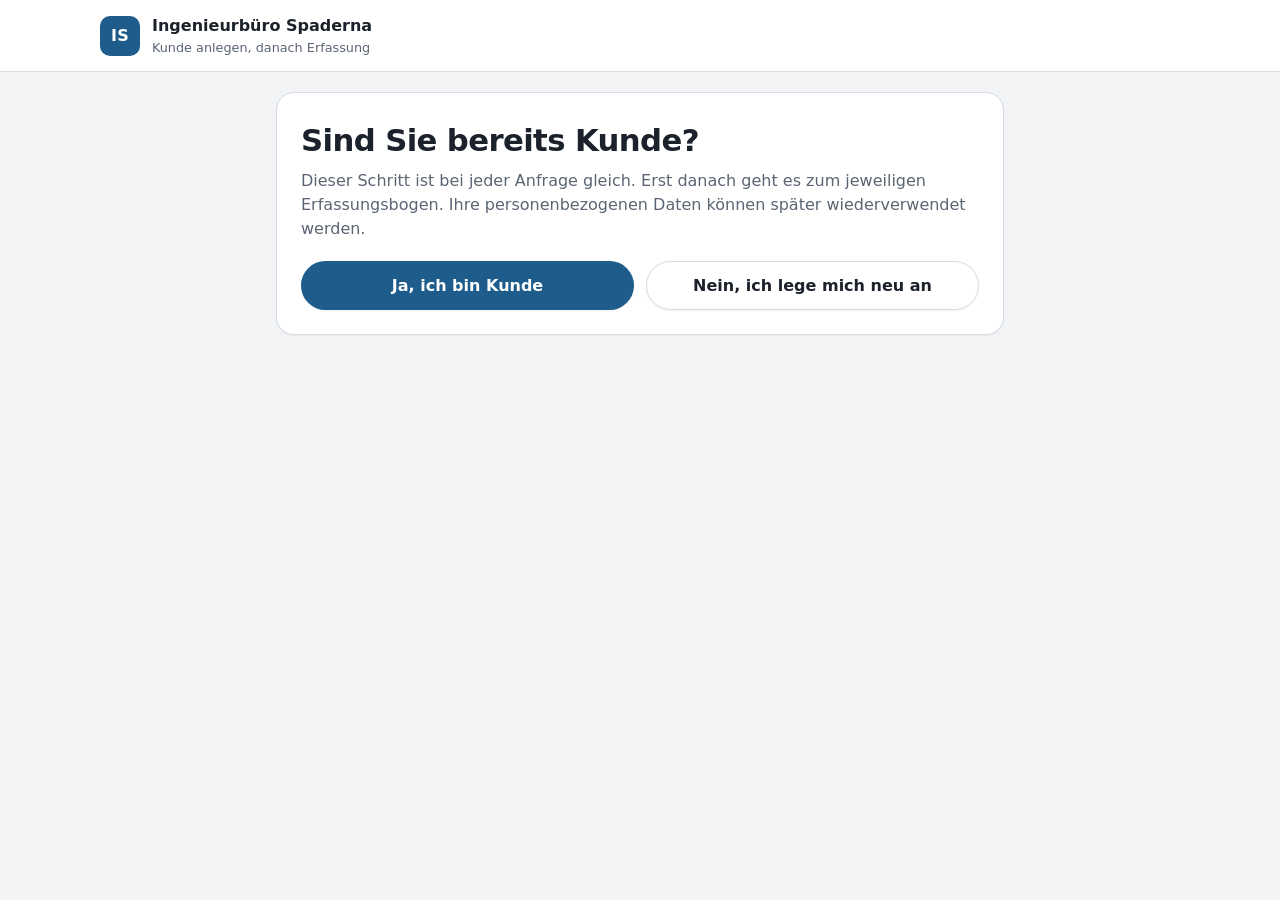
==== commit 4c683719: "Show the wizard step list on the left and stop horizontal page overflow. Co-authored-by: Cursor <cur" ====
--- a/docs/index.html
+++ b/docs/index.html
@@ -8,7 +8,7 @@
       content="Verbrauchsausweis für Wohngebäude online erstellen und bestellen."
     />
     <title>Verbrauchsausweis bestellen | Energieausweis Pro</title>
-    <link rel="stylesheet" href="style.css?v=20260906a" />
+    <link rel="stylesheet" href="style.css?v=20260906b" />
   </head>
   <body class="is-register-only">
     <a class="skip-link" href="#main">Zum Inhalt springen</a>
@@ -163,12 +163,7 @@
         </div>
       </section>
 
-      <div id="wizard-app" class="site-main" hidden>
-      <nav class="stepper card" aria-label="Bestellschritte">
-        <ol class="stepper__list" id="stepper-list"></ol>
-      </nav>
-
-      <div class="wizard-body">
+      <div id="wizard-app" hidden>
         <div class="wizard-progress">
           <div class="wizard-progress__meta">
             <span id="progress-step-label">Schritt 1 von 6</span>
@@ -185,6 +180,68 @@
             <span id="progress-fill"></span>
           </div>
         </div>
+        <div class="site-main">
+      <nav class="stepper card" aria-label="Bestellschritte">
+        <p class="stepper__heading">Übersicht</p>
+        <ol class="stepper__list" id="stepper-list">
+          <li class="stepper__item is-current">
+            <button type="button" data-goto="1" aria-current="step">
+              <span class="stepper__num">1</span>
+              <span>
+                <span class="stepper__kicker">Schritt 1</span>
+                <span class="stepper__title">Objektdaten</span>
+              </span>
+            </button>
+          </li>
+          <li class="stepper__item">
+            <button type="button" data-goto="2" disabled>
+              <span class="stepper__num">2</span>
+              <span>
+                <span class="stepper__kicker">Schritt 2</span>
+                <span class="stepper__title">Wärmeverbrauch</span>
+              </span>
+            </button>
+          </li>
+          <li class="stepper__item">
+            <button type="button" data-goto="3" disabled>
+              <span class="stepper__num">3</span>
+              <span>
+                <span class="stepper__kicker">Schritt 3</span>
+                <span class="stepper__title">Leerstand &amp; Energienutzung</span>
+              </span>
+            </button>
+          </li>
+          <li class="stepper__item">
+            <button type="button" data-goto="4" disabled>
+              <span class="stepper__num">4</span>
+              <span>
+                <span class="stepper__kicker">Schritt 4</span>
+                <span class="stepper__title">Bauteile</span>
+              </span>
+            </button>
+          </li>
+          <li class="stepper__item">
+            <button type="button" data-goto="5" disabled>
+              <span class="stepper__num">5</span>
+              <span>
+                <span class="stepper__kicker">Schritt 5</span>
+                <span class="stepper__title">Ausweisübersicht</span>
+              </span>
+            </button>
+          </li>
+          <li class="stepper__item">
+            <button type="button" data-goto="6" disabled>
+              <span class="stepper__num">6</span>
+              <span>
+                <span class="stepper__kicker">Schritt 6</span>
+                <span class="stepper__title">Abrechnung &amp; Lieferung</span>
+              </span>
+            </button>
+          </li>
+        </ol>
+      </nav>
+
+      <div class="wizard-body">
         <section class="panel" id="step-1" data-step="1">
           <div class="panel__head">
             <div>
@@ -699,6 +756,7 @@
             </button>
           </div>
         </section>
+      </div>
       </div>
       </div>
     </main>
@@ -838,6 +896,6 @@
       </div>
     </dialog>
     <div id="toast" class="toast" hidden role="status" aria-live="polite"></div>
-    <script type="module" src="app.js?v=20260906a"></script>
+    <script type="module" src="app.js?v=20260906b"></script>
   </body>
 </html>
--- a/docs/style.css
+++ b/docs/style.css
@@ -1,8 +1,8 @@
-@import url('assets/css/tokens.css?v=20260906a');
-@import url('assets/css/layout.css?v=20260906a');
-@import url('assets/css/components.css?v=20260906a');
-@import url('assets/css/forms.css?v=20260906a');
-@import url('assets/css/wizard.css?v=20260906a');
-@import url('assets/css/upload.css?v=20260906a');
-@import url('assets/css/preview.css?v=20260906a');
-@import url('assets/css/order.css?v=20260906a');
+@import url('assets/css/tokens.css?v=20260906b');
+@import url('assets/css/layout.css?v=20260906b');
+@import url('assets/css/components.css?v=20260906b');
+@import url('assets/css/forms.css?v=20260906b');
+@import url('assets/css/wizard.css?v=20260906b');
+@import url('assets/css/upload.css?v=20260906b');
+@import url('assets/css/preview.css?v=20260906b');
+@import url('assets/css/order.css?v=20260906b');
